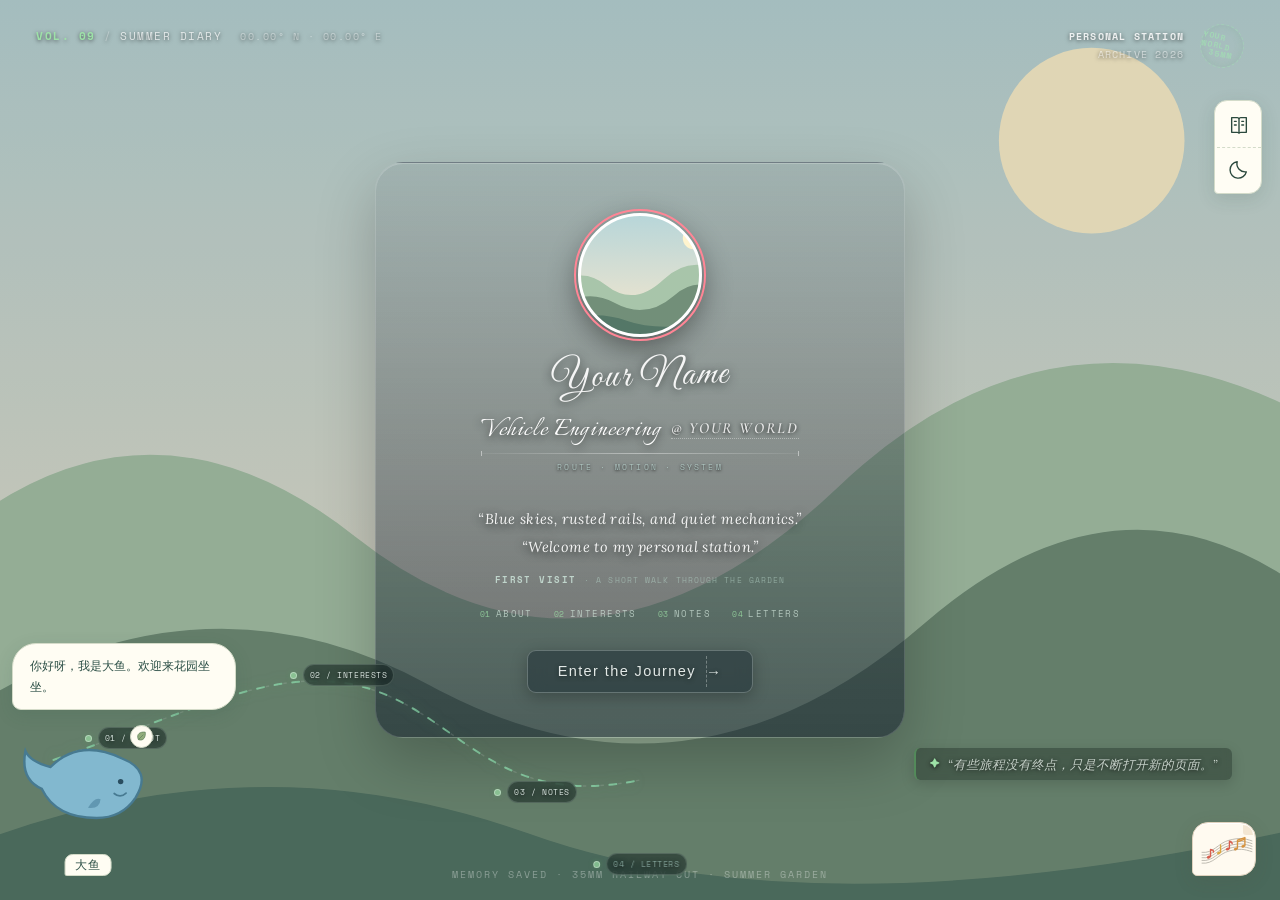
==== index.html @ 672ad001 "Prepare customizable open-source website template" ====
<!DOCTYPE html>
<html lang="zh-CN">
<head>
	<meta charset="utf-8">
	<meta name="viewport" content="width=device-width, initial-scale=1.0">
	<script>
	(function () {
		var r = document.documentElement;
		window.JXStationBoot = { started: performance.now(), release: function () {
			window.dispatchEvent(new Event("station:release"));
			r.classList.remove("station-booting", "station-returning");
			document.querySelectorAll("[data-station-inert]").forEach(function (e) { e.inert = false; delete e.dataset.stationInert; });
		} };
		if (performance.getEntriesByType("navigation")[0]?.type === "back_forward") return;
		try { if (sessionStorage.getItem("jxgarden-station-entered")) r.classList.add("station-returning"); } catch (e) {}
		r.classList.add("station-booting");
		setTimeout(window.JXStationBoot.release, 4800);
	})();
	</script>
	<script src="js/station-loading.js?v=20261104-slim01" defer></script>
	<title>Your Name · Personal Station</title>
	<link rel="icon" href="img/demo.svg" sizes="16x16 32x32 48x48">
	<link rel="icon" type="image/svg+xml" href="img/demo.svg" sizes="any">
	<link rel="apple-touch-icon" href="img/demo.svg" sizes="180x180">
	<meta name="description" content="站主的个人站台：认识我，沿着兴趣档案、照片收藏、电脑手记与墙上来信慢慢探索。">
	<!-- 引入优雅字体：Great Vibes(手写签名) + Lora/Noto Serif(诗意衬线) + Space Mono(车票等宽字体) -->
	<link rel="preconnect" href="https://fonts.googleapis.com">
	<link rel="preconnect" href="https://fonts.gstatic.com" crossorigin>
	<link href="https://fonts.googleapis.com/css2?family=Cormorant+Garamond:ital,wght@1,500;1,600;1,700&family=Great+Vibes&family=Italianno&family=Lora:ital,wght@0,400;0,500;1,400;1,500&family=Space+Mono:ital,wght@0,400;0,700;1,400&display=swap" rel="stylesheet" media="print" onload="this.media='all'">
	<noscript><link href="https://fonts.googleapis.com/css2?family=Great+Vibes&family=Italianno&family=Lora:ital,wght@0,400;1,400&display=swap" rel="stylesheet"></noscript>
	<link rel="preload" as="image" href="img/demo.svg" fetchpriority="high">
	<link rel="stylesheet" href="css/base.css?v=20261026-loading01" />
	<link rel="stylesheet" href="css/index.css?v=20261026-webp01" />
	<link rel="stylesheet" href="css/site-audio.css?v=20261101-score01" />
	<script>
	try { var j = JSON.parse(localStorage.getItem("jxgarden-journey-v1") || "null"); if (j && j.version === 1 && j.reading) { var r = document.documentElement; if (["paper","night"].indexOf(j.reading.mode) !== -1) r.dataset.gardenReading = j.reading.mode; if ([16,18,20].indexOf(j.reading.size) !== -1) r.style.setProperty("--journey-reading-size", j.reading.size + "px"); r.style.setProperty("--journey-reading-line", j.reading.space === "loose" ? "2.15" : "1.85"); } } catch (e) {}
	setTimeout(function () { if (!window.JXGardenJourney) delete document.documentElement.dataset.gardenReading; }, 4500);
	</script>
	<link rel="stylesheet" href="css/garden-journey.css?v=20261101-stardust02">
	<script src="js/garden-journey.js?v=20261027-journey01" defer></script>
	<link rel="stylesheet" href="css/garden-companion.css?v=20261101-stardust02">
	<script src="js/garden-companion.js?v=20261105-memory01" defer></script>
<script src="js/site-config.js" defer></script>
</head>
<body data-station-page="夏日花园" data-station-image="img/demo.svg">
	<aside id="stationLoader" class="station-loader" data-step="1" aria-hidden="true" aria-labelledby="stationLoaderTitle">
		<div class="arrival-corner" aria-hidden="true"><strong>My Garden</strong>PERSONAL STATION · 35MM</div>
		<section class="arrival-ticket">
			<header class="arrival-ticket-head"><span class="arrival-ticket-code">JX / ARRIVAL TICKET</span><span>VOL. 09 · 2026</span></header>
			<div class="arrival-ticket-main">
				<p class="arrival-eyebrow">YOUR NEXT STOP / SUMMER GARDEN</p>
				<h2 id="stationLoaderTitle">下一站，夏日花园。</h2>
				<p class="arrival-subtitle">A quiet place. A little room for your world.</p>
				<svg class="arrival-landscape" viewBox="0 0 440 110" fill="none" aria-hidden="true" focusable="false">
					<path d="M0 79C47 65 59 33 104 44S160 79 212 56 264 25 311 44 382 74 440 43V91H0Z" fill="#eef1df"/>
					<path d="M0 78C47 64 62 34 104 44S162 79 212 56 267 26 312 44 383 74 440 43" stroke="#aaba9a" stroke-width="1.2"/>
					<path d="M347 46V76M334 61L347 42 360 61M335 69L347 51 359 69" stroke="#82966d" stroke-linecap="round" stroke-linejoin="round"/>
					<circle cx="395" cy="27" r="9" stroke="#c5bc87"/>
					<path d="M0 91H440M0 97H440" stroke="#9aa98b"/>
					<path d="M0 94H440" stroke="#c0c8b0" stroke-width="8" stroke-dasharray="1 12"/>
					<g class="arrival-train">
						<path d="M9 59H53C58 59 62 63 63 68L68 84H6V63C6 61 7 59 9 59Z" fill="#e2e7b9" stroke="#446749" stroke-width="1.5"/>
						<path d="M6 77H65M17 59L22 53H41L47 59" stroke="#446749" stroke-width="1.5"/>
						<path d="M13 64H25V74H13ZM30 64H42V74H30ZM47 64H57L61 74H47Z" fill="#b7d7cc" stroke="#446749"/>
						<circle cx="20" cy="87" r="4" fill="#446749"/><circle cx="54" cy="87" r="4" fill="#446749"/>
						<path d="M9 84H66" stroke="#446749" stroke-width="2"/>
					</g>
				</svg>
			</div>
			<div class="arrival-ticket-bottom">
				<div><p class="arrival-status" data-station-status role="status" aria-live="polite">正在铺开这一页手账…</p><ol class="arrival-stops" aria-hidden="true"><li><i></i>车票</li><li><i></i>手账</li><li><i></i>风景</li></ol></div>
				<button class="arrival-skip" type="button" onclick="window.JXStationBoot.release()">先进去看看<span aria-hidden="true">→</span></button>
			</div>
		</section>
		<p class="arrival-note" aria-hidden="true">BLUE SKIES, RUSTED RAILS &amp; QUIET DAYS.</p>
	</aside>

	<!-- 1. 动感电影级背景层 (Ken Burns 缓慢呼吸推进动效) -->
	<div class="bg-animated-layer"></div>

	<!-- 2. 灵动夏日光斑浮尘微粒子 -->
	<div class="floating-particles" aria-hidden="true">
		<span style="left: 10%; width: 6px; height: 6px; animation-duration: 12s; animation-delay: 0s;"></span>
		<span style="left: 25%; width: 10px; height: 10px; animation-duration: 16s; animation-delay: 2s;"></span>
		<span style="left: 45%; width: 4px; height: 4px; animation-duration: 10s; animation-delay: 4s;"></span>
		<span style="left: 60%; width: 8px; height: 8px; animation-duration: 14s; animation-delay: 1s;"></span>
		<span style="left: 75%; width: 5px; height: 5px; animation-duration: 18s; animation-delay: 3s;"></span>
		<span style="left: 90%; width: 9px; height: 9px; animation-duration: 13s; animation-delay: 5s;"></span>
		<span style="left: 35%; width: 7px; height: 7px; animation-duration: 15s; animation-delay: 6s;"></span>
		<span style="left: 80%; width: 6px; height: 6px; animation-duration: 11s; animation-delay: 2.5s;"></span>
	</div>

	<!-- 3. 四周档案感氛围细节 (Station Archive Details) -->
	<div class="station-archive-marks" aria-hidden="true">
		<div class="archive-mark mark-top-left">
			<span class="mark-vol">VOL. 09</span>
			<span class="mark-dot">/</span>
			<span class="mark-title">SUMMER DIARY</span>
			<span class="mark-coord">00.00° N · 00.00° E</span>
		</div>

		<div class="archive-mark mark-top-right">
			<div class="mark-station-meta">
				<span class="mark-sys">PERSONAL STATION</span>
				<span class="mark-year">ARCHIVE 2026</span>
			</div>
			<div class="archive-post-stamp">
				<span>YOUR WORLD</span>
				<span>35MM</span>
			</div>
		</div>

		<div class="archive-mark mark-handwritten-note">
			<span class="note-pin">✦</span>
			<span class="note-text">“有些旅程没有终点，只是不断打开新的页面。”</span>
		</div>

		<div class="archive-mark mark-bottom-center">
			<span class="mark-meta-strip">MEMORY SAVED · 35MM RAILWAY CUT · SUMMER GARDEN</span>
		</div>
	</div>

	<!-- 4. 行程轨道线与经停站点 (Journey Route Track - 沿背景铁轨走线) -->
	<nav class="journey-route-layer" id="journeyRouteLayer" aria-label="花园旅程地图 · 快速前往各站">
		<svg class="route-svg" viewBox="0 0 1440 900" preserveAspectRatio="none" aria-hidden="true" focusable="false">
			<!-- 背景淡导轨 -->
			<path class="route-track-bg" d="M 60 760 C 220 710, 320 660, 420 690 S 560 810, 720 780" />
			<!-- 前景点亮线 -->
			<path class="route-track-glow" id="routeTrackPath" d="M 60 760 C 220 710, 320 660, 420 690 S 560 810, 720 780" />
		</svg>

		<!-- 沿线站点徽记：沿铁轨与中央按钮下缘自然分布，不遮挡中央文字 -->
		<a class="route-station station-1" id="stationStart" href="html/home.html" aria-label="第一站，认识我：打开夏日手账" title="第一站 · 认识我" style="left: 6%; bottom: 18%;">
			<span class="station-dot"></span>
			<span class="station-label">01 / ABOUT</span>
		</a>
		<a class="route-station station-2" href="html/detail.html" aria-label="第二站，兴趣档案：音乐、游戏、阅读与收藏" title="第二站 · 兴趣档案" style="left: 22%; bottom: 25%;">
			<span class="station-dot"></span>
			<span class="station-label">02 / INTERESTS</span>
		</a>
		<a class="route-station station-3" href="html/toolbox.html" aria-label="第三站，电脑手记：电脑技巧与工具分享" title="第三站 · 电脑手记" style="left: 38%; bottom: 12%;">
			<span class="station-dot"></span>
			<span class="station-label">03 / NOTES</span>
		</a>
		<a class="route-station station-4" id="stationNextStop" href="html/message.html" aria-label="第四站，墙上的来信：阅读留言并留下回信" title="第四站 · 墙上的来信" style="left: 50%; bottom: 4%;">
			<span class="station-dot"></span>
			<span class="station-label">04 / LETTERS</span>
		</a>
	</nav>

	<!-- 5. 核心舞台主体 (Center Card) -->
	<div id="bkground">
		<main class="my-information">
			<!-- 头像视窗 -->
			<div class="avatar-wrapper" title="Your Name (Reea)">
				<div class="avatar-box"></div>
			</div>

			<!-- 1. 签名艺术标题 -->
			<h1 class="signature-title">Your Name</h1>

			<!-- 2. 工程档案感专业铭牌 (Vehicle Engineering @ YOUR WORLD) -->
			<div class="eng-spec-plate" id="engSpecPlate" aria-label="Professional Archive">
				<div class="eng-main-row">
					<span class="eng-title">Vehicle Engineering</span>
					<span class="eng-affil">@ YOUR WORLD</span>
				</div>
				<div class="eng-rail-track" aria-hidden="true">
					<span class="track-tick tick-left"></span>
					<span class="track-line"></span>
					<span class="track-tick tick-right"></span>
				</div>
				<div class="eng-sub-row">
					<span class="eng-sub-label">ROUTE · MOTION · SYSTEM</span>
				</div>
			</div>

			<!-- 3. 精炼站台诗意短句 (Lora 衬线体) -->
			<div class="poetry-intro">
				<p class="quote-line">“Blue skies, rusted rails, and quiet mechanics.”</p>
				<p class="quote-line">“Welcome to my personal station.”</p>
			</div>

			<!-- 4. 章节内容轻量文字索引 (Next Stops Index) -->
			<nav class="chapter-index-nav" aria-label="推荐浏览路线">
				<span class="index-lead">FIRST VISIT <span class="index-lead-note">· A SHORT WALK THROUGH THE GARDEN</span></span>
				<div class="index-links">
					<a class="index-item" href="html/home.html" aria-label="第一站：认识我"><span class="index-num">01</span> ABOUT</a>
					<a class="index-item" href="html/detail.html" aria-label="第二站：兴趣档案"><span class="index-num">02</span> INTERESTS</a>
					<a class="index-item" href="html/toolbox.html" aria-label="第三站：电脑手记"><span class="index-num">03</span> NOTES</a>
					<a class="index-item" href="html/message.html" aria-label="第四站：墙上的来信"><span class="index-num">04</span> LETTERS</a>
				</div>
			</nav>

			<!-- 5. 沉静半透明车站入口牌: Enter the Journey → -->
			<a href="html/home.html" class="enter-btn" id="btnEnterJourney" title="启程 · 进入夏日手账，从这里认识我">
				<span class="btn-text">Enter the Journey</span>
				<span class="btn-arrow">→</span>
			</a>
		</main>
	</div>


	<!-- 7. 声音控制开关 (右下角优雅胶囊) -->
	<div class="audio-control-wrap">
		<button type="button" class="audio-toggle-btn" id="btnAudioToggle" title="点击播放 Summer Station 背景音乐" aria-label="背景音乐开关" aria-pressed="false">
			<span class="audio-icon" id="audioIcon">🔊</span>
			<span class="audio-text" id="audioText">SUMMER STATION</span>
		</button>
	</div>

	<!-- 引入页面专属交互与音频合成引擎 -->
	<script src="js/analytics.js?v=20261025-footprints01" defer></script>
	<script src="js/portal.js?v=20261026-loading01" defer></script>
	<script src="js/site-audio.js?v=20261101-score01" defer></script>
</body>
</html>
---- css/base.css ----
/* ==========================================================================
   森林树屋营地 · 全局基础样式 (base.css)
   ========================================================================== */

:root {
	/* 森林主题色彩变量 */
	--primary-green: #4c7737;
	--accent-green: #8cc269;
	--dark-green: #2e7d32;
	--light-green: #e8f5e9;
	--mint-green: #c8f9d6;
	--forest-bg: #f7fff2;
	--wood-brown: #8b5a2b;
	--wood-light: #f5ebe1;
	--warm-gold: #f59e0b;
	--text-main: #2c3e50;
	--text-muted: #666666;
	--card-bg: rgba(255, 255, 255, 0.92);
	--glass-bg: rgba(255, 255, 255, 0.82);
	--shadow-sm: 0 4px 10px rgba(0, 0, 0, 0.08);
	--shadow-md: 0 8px 20px rgba(46, 125, 50, 0.15);
	--shadow-lg: 0 12px 28px rgba(0, 0, 0, 0.18);
	--radius-sm: 8px;
	--radius-md: 16px;
	--radius-lg: 24px;
	--radius-round: 50%;
	--transition: all 0.3s cubic-bezier(0.25, 0.8, 0.25, 1);
}

/* 样式重置 */
*, *::before, *::after {
	box-sizing: border-box;
	margin: 0;
	padding: 0;
}

html {
	scroll-behavior: smooth;
}

body {
	font-family: -apple-system, BlinkMacSystemFont, "Segoe UI", "PingFang SC", "Hiragino Sans GB", "Microsoft YaHei", "微软雅黑", Arial, sans-serif;
	color: var(--text-main);
	line-height: 1.6;
	background-color: var(--forest-bg);
	overflow-x: hidden;
}

li {
	list-style: none;
}

a {
	text-decoration: none;
	color: inherit;
	transition: var(--transition);
}

img {
	max-width: 100%;
	display: block;
}

/* 清除浮动类 */
.clearfix::after,
.clearfix::before {
	content: "";
	display: table;
	clear: both;
}

/* ==========================================================================
   左侧悬浮式手绘风玻璃胶囊导航 (Anime Doodle Glass Capsule Nav)
   特性：
   1. 手绘线稿 SVG 图标替代 Emoji (木门、指南针、篝火、信箱)
   2. 抛弃通用 AI 绿色渐变，采用日系水墨素描 / 磨砂晶质设计语言
   3. 按钮尺寸与层级差异化（Active 饱满突出、普通灵动、入口轻巧、底部附带角色微章）
   4. 动态微交互：Hover 时图标轻旋倾斜、右侧箭头滑出、微光掠影
   ========================================================================== */
.glass-capsule-nav,
.box {
	position: fixed;
	left: 20px;
	top: 50%;
	transform: translateY(-50%);
	z-index: 1000;
	width: 56px; /* 默认收起态：仅容纳图标的极简胶囊 */
	padding: 12px 6px 10px 6px;
	border-radius: 28px;
	/* 日系通透磨砂纸质晶质感 */
	background: rgba(255, 255, 255, 0.72);
	-webkit-backdrop-filter: blur(20px) saturate(180%);
	backdrop-filter: blur(20px) saturate(180%);
	border: 1.5px solid rgba(226, 232, 240, 0.85);
	box-shadow: 
		0 16px 36px -4px rgba(15, 23, 42, 0.08),
		0 4px 12px -2px rgba(15, 23, 42, 0.04),
		inset 0 1px 1px rgba(255, 255, 255, 0.95);
	overflow: hidden;
	box-sizing: border-box;
	user-select: none;
	cursor: pointer;
	/* 丝滑贝塞尔平滑展开动效 */
	transition: 
		width 0.38s cubic-bezier(0.25, 0.8, 0.25, 1),
		padding 0.38s cubic-bezier(0.25, 0.8, 0.25, 1),
		background 0.3s ease,
		border-color 0.3s ease,
		box-shadow 0.35s ease;
}

/* 鼠标悬停、获焦或点击锁定激活时展开 */
.glass-capsule-nav:hover,
.glass-capsule-nav:focus-within,
.glass-capsule-nav.is-expanded,
.box:hover,
.box:focus-within,
.box.is-expanded {
	width: 178px; /* 平滑舒展宽度 */
	padding: 14px 10px 12px 10px;
	background: rgba(255, 255, 255, 0.88);
	border-color: rgba(203, 213, 225, 0.9);
	box-shadow: 
		0 20px 40px -4px rgba(15, 23, 42, 0.12),
		0 6px 16px -2px rgba(15, 23, 42, 0.06),
		inset 0 1px 2px rgba(255, 255, 255, 0.95);
}

/* ==========================================================================
   胶囊顶部标头指示区 (✦ MY WORLD)
   ========================================================================== */
.glass-capsule-nav .capsule-header,
.box .nav-title {
	display: flex;
	align-items: center;
	justify-content: flex-start;
	height: 44px;
	padding: 0;
	margin: 0;
	cursor: pointer;
	border: 0;
	background: none;
	color: inherit;
	font: inherit;
}

/* 顶部四芒星手绘微章 */
.glass-capsule-nav .capsule-sparkle {
	width: 42px;
	min-width: 42px;
	height: 34px;
	display: flex;
	align-items: center;
	justify-content: center;
	font-size: 15px;
	color: #475569;
	transition: transform 0.4s cubic-bezier(0.34, 1.56, 0.64, 1), color 0.3s ease;
}

.glass-capsule-nav:hover .capsule-sparkle,
.glass-capsule-nav.is-expanded .capsule-sparkle {
	transform: rotate(90deg) scale(1.25);
	color: #0f172a;
}

/* 顶部标题文本 (✦ MY WORLD) */
.glass-capsule-nav .capsule-title,
.box .nav-title {
	font-size: 11.5px;
	font-weight: 800;
	color: #1e293b;
	letter-spacing: 1.8px;
	text-transform: uppercase;
	white-space: nowrap;
	opacity: 0;
	max-width: 0;
	overflow: hidden;
	margin: 0;
	transition: 
		opacity 0.28s ease,
		max-width 0.38s cubic-bezier(0.25, 0.8, 0.25, 1),
		margin 0.35s ease;
}

.glass-capsule-nav:hover .capsule-title,
.glass-capsule-nav.is-expanded .capsule-title,
.box:hover .nav-title,
.box.is-expanded .nav-title {
	opacity: 1;
	max-width: 120px;
	margin-left: 6px;
}

/* 胶囊内部柔光极细分割线 */
.glass-capsule-nav .capsule-divider {
	height: 1px;
	background: linear-gradient(90deg, transparent, rgba(203, 213, 225, 0.8), transparent);
	margin: 4px auto 8px auto;
	width: 22px;
	transition: width 0.38s cubic-bezier(0.25, 0.8, 0.25, 1);
}

.glass-capsule-nav:hover .capsule-divider,
.glass-capsule-nav.is-expanded .capsule-divider {
	width: 100%;
}

/* 导航项容器 */
.glass-capsule-nav .capsule-menu {
	display: flex;
	flex-direction: column;
	gap: 4px;
}

/* ==========================================================================
   单个导航项排版与尺寸层次 (拒绝每个按钮一模一样大)
   ========================================================================== */
.glass-capsule-nav a.capsule-item,
.box a {
	display: flex;
	align-items: center;
	text-decoration: none;
	width: 100%;
	border-radius: 14px;
	margin: 0;
	padding: 0;
	background: transparent;
	color: #475569;
	position: relative;
	box-sizing: border-box;
	overflow: hidden;
	transition: 
		background 0.25s ease,
		transform 0.25s cubic-bezier(0.34, 1.56, 0.64, 1),
		box-shadow 0.25s ease,
		color 0.25s ease,
		border-color 0.25s ease;
}

/* 层次 1：常规功能项高度 38px */
.glass-capsule-nav a.capsule-item {
	height: 38px;
	border: 1px solid transparent;
}

/* 层次 2：入口项 (森林玄关) 略有轻微虚线区分感 */
.glass-capsule-nav a.capsule-item.nav-door {
	height: 36px;
	opacity: 0.88;
}

/* 层次 3：当前激活项 (Active) 放大至 44px，富有沉稳饱满的聚焦感 */
.glass-capsule-nav a.capsule-item.active,
.box a.active {
	height: 44px;
	margin: 3px 0;
	border-radius: 16px;
	background: #1e293b;
	color: #f8fafc;
	box-shadow: 
		0 6px 20px rgba(30, 41, 59, 0.24),
		inset 0 1px 1px rgba(255, 255, 255, 0.18);
	border: 1px solid rgba(255, 255, 255, 0.12);
	opacity: 1;
}

/* 层次 4：联络/补给站特色入口 (柔和蓝调微光，提示这是互动触点) */
.glass-capsule-nav a.capsule-item.nav-contact {
	height: 38px;
	position: relative;
}
.glass-capsule-nav a.capsule-item.nav-contact .nav-svg-icon {
	color: #0284c7;
	transition: color 0.2s ease, transform 0.2s ease;
}
.glass-capsule-nav a.capsule-item.nav-contact:hover {
	background: #1e293b;
	color: #38bdf8;
	border-color: rgba(56, 189, 248, 0.3);
}
.glass-capsule-nav a.capsule-item.nav-contact:hover .nav-svg-icon {
	color: #38bdf8;
	transform: scale(1.08);
}

/* 图标包裹区 (在 56px 胶囊收起态下正好居中对齐) */
.glass-capsule-nav .icon-wrap,
.glass-capsule-nav .item-icon {
	width: 42px;
	min-width: 42px;
	height: 100%;
	display: flex;
	align-items: center;
	justify-content: center;
}

/* 手绘线稿 SVG 基础样式 */
.glass-capsule-nav .nav-svg-icon {
	width: 20px;
	height: 20px;
	stroke: currentColor;
	transition: 
		transform 0.32s cubic-bezier(0.34, 1.56, 0.64, 1),
		stroke 0.25s ease;
	display: block;
}

/* 导航文字标题：默认收起态为 0 宽度与透明 */
.glass-capsule-nav .item-label {
	font-size: 13.5px;
	font-weight: 600;
	letter-spacing: 0.3px;
	color: inherit;
	white-space: nowrap;
	opacity: 0;
	max-width: 0;
	overflow: hidden;
	margin: 0;
	transition: 
		opacity 0.28s ease,
		max-width 0.38s cubic-bezier(0.25, 0.8, 0.25, 1),
		margin 0.35s ease;
}

/* 展开时文字平滑淡入扩展 */
.glass-capsule-nav:hover .item-label,
.glass-capsule-nav.is-expanded .item-label {
	opacity: 1;
	max-width: 90px;
	margin-left: 2px;
}

/* 右侧轻巧灵动箭头 (Hover 时滑出) */
.glass-capsule-nav .item-arrow {
	font-size: 16px;
	font-weight: 700;
	line-height: 1;
	color: #94a3b8;
	margin-left: auto;
	margin-right: 10px;
	opacity: 0;
	transform: translateX(-8px);
	transition: 
		opacity 0.22s ease,
		transform 0.28s cubic-bezier(0.34, 1.56, 0.64, 1),
		color 0.2s ease;
	pointer-events: none;
}

/* ==========================================================================
   交互动效：鼠标悬停微旋转、箭头滑出、背景微光掠影
   ========================================================================== */

/* 背景微光扫光条 */
.glass-capsule-nav a.capsule-item::before {
	content: "";
	position: absolute;
	top: 0;
	left: -120%;
	width: 70%;
	height: 100%;
	background: linear-gradient(90deg, transparent, rgba(255, 255, 255, 0.75), transparent);
	transform: skewX(-20deg);
	transition: left 0.55s ease;
	pointer-events: none;
}

.glass-capsule-nav a.capsule-item:hover::before {
	left: 160%;
}

/* 未激活项 Hover 状态：柔光浮起、图标微旋、箭头滑入 */
.glass-capsule-nav a.capsule-item:not(.active):hover,
.box a:not(.active):hover {
	background: rgba(255, 255, 255, 0.95);
	color: #0f172a;
	border-color: rgba(203, 213, 225, 0.85);
	transform: translateY(-1px);
	box-shadow: 0 4px 14px rgba(15, 23, 42, 0.06);
	opacity: 1;
}

/* 图标倾斜轻旋微动效 */
.glass-capsule-nav a.capsule-item:hover .nav-svg-icon {
	transform: rotate(-12deg) scale(1.18);
}

/* 箭头平滑滑入 */
.glass-capsule-nav a.capsule-item:hover .item-arrow {
	opacity: 1;
	transform: translateX(0);
	color: #0f172a;
}

/* 激活项 Hover 增强 */
.glass-capsule-nav a.capsule-item.active:hover {
	transform: scale(1.02);
	box-shadow: 0 8px 24px rgba(30, 41, 59, 0.32);
}

.glass-capsule-nav a.capsule-item.active .item-arrow {
	color: #cbd5e1;
}

/* 激活项图标带有定风珠般微光呼吸 */
.glass-capsule-nav a.capsule-item.active .nav-svg-icon {
	animation: activeIconGlow 3s ease-in-out infinite;
}

@keyframes activeIconGlow {
	0%, 100% {
		transform: scale(1);
		filter: drop-shadow(0 0 2px rgba(255, 255, 255, 0.6));
	}
	50% {
		transform: scale(1.06);
		filter: drop-shadow(0 0 5px rgba(255, 255, 255, 0.9));
	}
}

/* ==========================================================================
   胶囊底部角色微章 (YOUR NAME'S ISLAND 角色感)
   ========================================================================== */
.glass-capsule-nav .capsule-footer {
	margin-top: 6px;
	padding-top: 6px;
	border-top: 1px dashed rgba(226, 232, 240, 0.85);
	display: flex;
	align-items: center;
	justify-content: flex-start;
	height: 24px;
	padding-left: 0;
}

/* 呼吸小绿点 (探险者雷达信标) */
.glass-capsule-nav .traveler-beacon {
	width: 42px;
	min-width: 42px;
	height: 24px;
	display: flex;
	align-items: center;
	justify-content: center;
	position: relative;
}

.glass-capsule-nav .traveler-beacon::after {
	content: "";
	width: 7px;
	height: 7px;
	border-radius: 50%;
	background: #10b981;
	box-shadow: 0 0 8px #10b981;
	animation: beaconPulse 2.4s ease-in-out infinite;
}

@keyframes beaconPulse {
	0%, 100% {
		transform: scale(0.9);
		opacity: 0.7;
	}
	50% {
		transform: scale(1.25);
		opacity: 1;
		box-shadow: 0 0 12px #10b981;
	}
}

.glass-capsule-nav .traveler-tag {
	font-size: 10px;
	font-weight: 700;
	color: #64748b;
	letter-spacing: 1.2px;
	text-transform: uppercase;
	white-space: nowrap;
	opacity: 0;
	max-width: 0;
	overflow: hidden;
	margin: 0;
	transition: 
		opacity 0.28s ease,
		max-width 0.38s cubic-bezier(0.25, 0.8, 0.25, 1),
		margin 0.35s ease;
}

.glass-capsule-nav:hover .traveler-tag,
.glass-capsule-nav.is-expanded .traveler-tag {
	opacity: 1;
	max-width: 120px;
	margin-left: 2px;
}

/* ==========================================================================
   通用右侧悬浮返回顶部基础兜底 (.box-right)
   ========================================================================== */
.box-right:not(.somersault-cloud-btn) {
	width: 56px;
	height: 56px;
	position: fixed;
	right: 32px;
	bottom: 32px;
	z-index: 999;
	background: var(--primary-green);
	border-radius: var(--radius-round);
	box-shadow: 0 6px 18px rgba(46, 125, 50, 0.35);
	display: flex;
	align-items: center;
	justify-content: center;
	cursor: pointer;
	transition: var(--transition);
	border: 2px solid #ffffff;
}

.box-right:not(.somersault-cloud-btn) a {
	display: flex;
	align-items: center;
	justify-content: center;
	width: 100%;
	height: 100%;
	color: #ffffff;
	font-size: 22px;
}

.box-right:not(.somersault-cloud-btn):hover {
	background: var(--accent-green);
	transform: translateY(-5px);
	box-shadow: 0 10px 22px rgba(46, 125, 50, 0.45);
}

/* ==========================================================================
   东方神话 · 筋斗云腾云直上返回顶部 (.somersault-cloud-btn)
   ========================================================================== */
.somersault-cloud-btn {
	position: fixed;
	right: 32px;
	bottom: 32px;
	width: 56px;
	height: 56px;
	border-radius: 50%;
	background: rgba(18, 16, 14, 0.88);
	-webkit-backdrop-filter: blur(12px);
	backdrop-filter: blur(12px);
	border: 1px solid rgba(223, 190, 123, 0.35);
	box-shadow: 0 8px 24px rgba(0, 0, 0, 0.42), 0 0 14px rgba(223, 190, 123, 0.16);
	display: flex;
	align-items: center;
	justify-content: center;
	cursor: pointer;
	z-index: 999;
	padding: 0;
	margin: 0;
	outline: none;
	user-select: none;
	-webkit-user-select: none;
	touch-action: manipulation;
	opacity: 0;
	visibility: hidden;
	pointer-events: none;
	transform: translateY(20px) scale(0.88);
	transition: opacity 0.35s cubic-bezier(0.2, 0.8, 0.25, 1),
	            transform 0.35s cubic-bezier(0.2, 0.8, 0.25, 1),
	            visibility 0.35s,
	            border-color 0.25s ease,
	            box-shadow 0.25s ease;
}

/* 激活入场显示状态 */
.somersault-cloud-btn.is-visible {
	opacity: 1;
	visibility: visible;
	pointer-events: auto;
	transform: translateY(0) scale(1);
}

/* 键盘焦点样式 */
.somersault-cloud-btn:focus-visible {
	outline: 2px solid #dfbe7b;
	outline-offset: 3px;
	box-shadow: 0 0 0 4px rgba(223, 190, 123, 0.3);
}

/* 1. 环形阅读进度圈 SVG */
.cloud-progress-svg {
	position: absolute;
	inset: 0;
	width: 100%;
	height: 100%;
	transform: rotate(-90deg);
	pointer-events: none;
	border-radius: 50%;
}

.cloud-progress-track {
	fill: none;
	stroke: rgba(223, 190, 123, 0.14);
	stroke-width: 2.4;
}

.cloud-progress-bar {
	fill: none;
	stroke: url(#cloudGoldGradient);
	stroke-width: 2.4;
	stroke-linecap: round;
	stroke-dasharray: 157.08;
	stroke-dashoffset: 157.08;
	transition: stroke-dashoffset 0.12s linear;
}

/* 2. 核心视觉容器 */
.cloud-core {
	position: relative;
	width: 36px;
	height: 36px;
	display: flex;
	align-items: center;
	justify-content: center;
	transition: transform 0.3s cubic-bezier(0.2, 0.9, 0.3, 1.2);
}

/* 如意金箍棒 (Golden Cudgel Needle) */
.cloud-cudgel {
	position: absolute;
	top: 3px;
	left: 50%;
	transform: translateX(-50%);
	width: 3.5px;
	height: 24px;
	display: flex;
	flex-direction: column;
	align-items: center;
	z-index: 3;
	transition: transform 0.3s ease, filter 0.3s ease;
}

/* 尖头向上指针 */
.cudgel-arrow-tip {
	width: 0;
	height: 0;
	border-left: 2.5px solid transparent;
	border-right: 2.5px solid transparent;
	border-bottom: 4px solid #ffd97d;
	margin-bottom: -1px;
	filter: drop-shadow(0 -1px 2px rgba(255, 217, 125, 0.6));
}

/* 金箍环 */
.cudgel-gold-cap {
	width: 3.5px;
	height: 3.5px;
	background: linear-gradient(180deg, #ffe5a3, #dfbe7b);
	border-radius: 1px;
	box-shadow: 0 0 3px rgba(255, 229, 163, 0.6);
}

/* 棒身：朱砂红 */
.cudgel-shaft {
	width: 2.5px;
	flex: 1;
	background: linear-gradient(180deg, #991b1b, #7f1d1d);
	box-shadow: inset 0.5px 0 0 rgba(255, 255, 255, 0.25);
}

/* 祥云矢量图形 */
.cloud-svg {
	position: absolute;
	bottom: 2px;
	left: 50%;
	transform: translateX(-50%);
	width: 32px;
	height: 22px;
	z-index: 2;
	overflow: visible;
	transition: transform 0.3s ease, filter 0.3s ease;
}

.cloud-body-fill {
	fill: rgba(247, 242, 231, 0.14);
}

.cloud-contour {
	stroke: #f7f2e7;
	stroke-width: 1.35;
	stroke-linecap: round;
	stroke-linejoin: round;
	filter: drop-shadow(0 2px 4px rgba(0, 0, 0, 0.5));
}

.cloud-spiral {
	stroke: #dfbe7b;
	stroke-width: 1.1;
	stroke-linecap: round;
	stroke-linejoin: round;
	opacity: 0.9;
}

/* 腾云尾迹水墨仙气 */
.cloud-wisps {
	position: absolute;
	bottom: -4px;
	left: 50%;
	transform: translateX(-50%);
	width: 26px;
	height: 10px;
	display: flex;
	justify-content: space-around;
	pointer-events: none;
	opacity: 0;
	transition: opacity 0.3s ease;
}

.cloud-wisp {
	width: 3px;
	height: 7px;
	background: radial-gradient(circle, rgba(255, 229, 163, 0.8) 0%, rgba(223, 190, 123, 0) 70%);
	border-radius: 50%;
	animation: wispDrift 1.2s infinite ease-in-out;
}
.wisp-1 { animation-delay: 0s; }
.wisp-2 { animation-delay: 0.4s; height: 9px; }
.wisp-3 { animation-delay: 0.8s; }

@keyframes wispDrift {
	0%, 100% { transform: translateY(0) scale(0.8); opacity: 0.3; }
	50% { transform: translateY(4px) scale(1.1); opacity: 0.8; }
}

/* 3. 悬浮印章微标 Tooltip */
.cloud-tooltip {
	position: absolute;
	right: calc(100% + 14px);
	top: 50%;
	transform: translateY(-50%) translateX(6px);
	padding: 5px 10px;
	border-radius: 8px;
	background: rgba(18, 16, 14, 0.94);
	-webkit-backdrop-filter: blur(10px);
	backdrop-filter: blur(10px);
	border: 1px solid rgba(223, 190, 123, 0.4);
	box-shadow: 0 4px 16px rgba(0, 0, 0, 0.45);
	white-space: nowrap;
	display: inline-flex;
	align-items: center;
	gap: 6px;
	opacity: 0;
	visibility: hidden;
	pointer-events: none;
	transition: opacity 0.25s ease, transform 0.25s cubic-bezier(0.2, 0.8, 0.25, 1), visibility 0.25s;
	font-family: inherit;
}

.cloud-tooltip::after {
	content: "";
	position: absolute;
	right: -5px;
	top: 50%;
	transform: translateY(-50%) rotate(45deg);
	width: 8px;
	height: 8px;
	background: rgba(18, 16, 14, 0.94);
	border-top: 1px solid rgba(223, 190, 123, 0.4);
	border-right: 1px solid rgba(223, 190, 123, 0.4);
}

.tooltip-text {
	font-size: 12px;
	font-weight: 500;
	letter-spacing: 0.08em;
	color: #f7f2e7;
}

.tooltip-percent {
	font-size: 11px;
	font-family: var(--font-mono, monospace);
	color: #dfbe7b;
	font-weight: 600;
}

/* 4. 悬停交互态 (Hover State) */
.somersault-cloud-btn:hover {
	border-color: rgba(223, 190, 123, 0.65);
	box-shadow: 0 10px 28px rgba(0, 0, 0, 0.5), 0 0 20px rgba(223, 190, 123, 0.32);
	transform: translateY(-4px) scale(1.04);
}

.somersault-cloud-btn:hover .cloud-core {
	transform: translateY(-2px);
}

.somersault-cloud-btn:hover .cloud-cudgel {
	filter: drop-shadow(0 0 6px rgba(255, 217, 125, 0.85));
	transform: translateX(-50%) translateY(-2px);
}

.somersault-cloud-btn:hover .cloud-svg {
	filter: drop-shadow(0 0 8px rgba(223, 190, 123, 0.5));
}

.somersault-cloud-btn:hover .cloud-wisps {
	opacity: 1;
}

.somersault-cloud-btn:hover .cloud-tooltip {
	opacity: 1;
	visibility: visible;
	transform: translateY(-50%) translateX(0);
}

/* 5. 点击“腾云直上”升空飞驰动画 (.is-ascending) */
.somersault-cloud-btn.is-ascending {
	pointer-events: none;
	animation: cloudLiftOff 0.7s cubic-bezier(0.1, 0.85, 0.25, 1) forwards;
}

.somersault-cloud-btn.is-ascending .cloud-wisps {
	opacity: 1;
}

.somersault-cloud-btn.is-ascending .cloud-wisp {
	animation: cloudExhaustBurst 0.6s ease-out forwards;
}

@keyframes cloudLiftOff {
	0% {
		transform: translateY(0) scale(1);
		opacity: 1;
	}
	15% {
		/* 聚能下蹲微弹 */
		transform: translateY(6px) scale(1.08, 0.92);
		opacity: 1;
		box-shadow: 0 4px 12px rgba(0, 0, 0, 0.4), 0 0 24px rgba(223, 190, 123, 0.6);
	}
	30% {
		/* 破空拔起 */
		transform: translateY(-20px) scale(0.95, 1.05);
		opacity: 0.95;
	}
	100% {
		/* 极速冲霄直上并隐去 */
		transform: translateY(-130px) scale(0.55);
		opacity: 0;
		box-shadow: 0 0 32px rgba(223, 190, 123, 0);
	}
}

@keyframes cloudExhaustBurst {
	0% {
		transform: translateY(0) scale(1);
		opacity: 0.8;
	}
	100% {
		transform: translateY(22px) scale(0.2);
		opacity: 0;
	}
}

/* 6. 移动端与小屏响应式适配 */
@media (max-width: 768px) {
	.somersault-cloud-btn {
		width: 48px;
		height: 48px;
		right: 16px;
		bottom: 18px;
	}
	.somersault-cloud-btn .cloud-core {
		width: 30px;
		height: 30px;
	}
	.somersault-cloud-btn .cloud-cudgel {
		height: 20px;
		top: 2px;
	}
	.somersault-cloud-btn .cloud-svg {
		width: 27px;
		height: 18px;
	}
	/* 触摸屏隐藏悬浮 Tooltip 避免遮挡 */
	.cloud-tooltip {
		display: none !important;
	}
}

/* 7. 减弱动效偏好适配 */
@media (prefers-reduced-motion: reduce) {
	.somersault-cloud-btn,
	.somersault-cloud-btn:hover,
	.cloud-core,
	.cloud-cudgel,
	.cloud-svg,
	.cloud-wisp {
		transition: none !important;
		animation: none !important;
		transform: none !important;
	}
	.somersault-cloud-btn.is-ascending {
		animation: none !important;
		opacity: 0 !important;
	}
}

/* ==========================================================================
   页尾 Footer
   ========================================================================== */
#footer {
	width: 100%;
	text-align: center;
	background-color: #e8f5e9;
	padding: 36px 20px;
	margin-top: 60px;
	color: #4a5568;
	border-top: 2px solid #d4ecd5;
}

#footer .footer-links {
	margin-bottom: 16px;
}

#footer .footer-links a {
	font-size: 15px;
	color: var(--primary-green);
	font-weight: 600;
	margin: 0 12px;
	padding: 4px 8px;
	border-radius: var(--radius-sm);
}

#footer .footer-links a:hover {
	background-color: #ffffff;
	color: var(--dark-green);
}

#footer p {
	font-size: 13px;
	line-height: 22px;
	color: #718096;
}

#footer .author-badge {
	display: inline-block;
	background-color: #ffffff;
	padding: 4px 12px;
	border-radius: 20px;
	margin-top: 10px;
	font-size: 12px;
	color: var(--primary-green);
	border: 1px solid #c8e6c9;
}

/* 响应式媒体查询微调 */
@media (max-width: 900px) {
	.glass-capsule-nav,
	.box {
		left: 12px;
		width: 50px;
		padding: 12px 5px;
	}
	.glass-capsule-nav .capsule-icon,
	.glass-capsule-nav .item-icon {
		width: 38px;
		min-width: 38px;
		font-size: 17px;
	}
	.glass-capsule-nav:hover,
	.glass-capsule-nav:focus-within,
	.glass-capsule-nav.is-expanded,
	.box:hover,
	.box:focus-within,
	.box.is-expanded {
		width: 156px;
		padding: 14px 8px;
	}
}

@media (max-width: 600px) {
	.glass-capsule-nav,
	.box {
		left: 8px;
		width: 46px;
		padding: 10px 4px;
		border-radius: 28px;
	}
	.glass-capsule-nav .capsule-icon,
	.glass-capsule-nav .item-icon {
		width: 36px;
		min-width: 36px;
		font-size: 16px;
	}
	.glass-capsule-nav:hover,
	.glass-capsule-nav:focus-within,
	.glass-capsule-nav.is-expanded,
	.box:hover,
	.box:focus-within,
	.box.is-expanded {
		width: 148px;
	}
}

:where(a, button, input, textarea, select):focus-visible {
	outline: 2px solid #487964;
	outline-offset: 4px;
}

@media (max-width: 768px) {
	.glass-capsule-nav {
		top: auto;
		bottom: calc(16px + env(safe-area-inset-bottom));
		left: 12px;
		transform: none;
		max-height: calc(100dvh - 32px);
		overflow-y: auto;
	}
	.glass-capsule-nav:not(.is-expanded) {
		width: 58px;
		height: 58px;
		padding: 5px;
		overflow: hidden;
	}
	.glass-capsule-nav:not(.is-expanded) :is(.capsule-menu, .capsule-divider, .capsule-footer, .capsule-title) {
		display: none;
	}
	.glass-capsule-nav.is-expanded {
		width: 178px;
		height: auto;
		padding: 10px;
		border-radius: 12px;
	}
	.glass-capsule-nav .capsule-header { width: 100%; min-height: 44px; }
	.glass-capsule-nav:not(.is-expanded) .capsule-header { justify-content: center; }
	.glass-capsule-nav .capsule-item { min-height: 44px; }
	input, textarea, select { font-size: 16px; }
}

@media (prefers-reduced-motion: reduce) {
	html { scroll-behavior: auto; }
	*, *::before, *::after {
		animation-duration: .01ms !important;
		animation-delay: 0s !important;
		animation-iteration-count: 1 !important;
		transition-duration: .01ms !important;
		scroll-behavior: auto !important;
	}
}

/* A small paper arrival ticket. No image, web font, canvas or forced wait. */
.station-loader {
	--arrival-paper: #f4f3e9;
	--arrival-ink: #264638;
	--arrival-muted: #637061;
	--arrival-line: #c5cebb;
	position: fixed;
	inset: 0;
	z-index: 40000;
	display: grid;
	place-items: center;
	padding: max(24px, env(safe-area-inset-top)) 24px max(24px, env(safe-area-inset-bottom));
	background: var(--arrival-paper);
	color: var(--arrival-ink);
	font-family: "Songti SC", "SimSun", Georgia, serif;
	font-style: normal;
	text-align: left;
	line-height: 1.5;
	opacity: 0;
	visibility: hidden;
	pointer-events: none;
	transition: opacity .18s ease, visibility 0s .18s;
}
.station-booting .station-loader { opacity: 1; visibility: visible; pointer-events: auto; transition-delay: 0s; }
.station-loader::before {
	content: "";
	position: absolute;
	inset: 18px;
	border: 1px solid var(--arrival-line);
	opacity: .5;
	pointer-events: none;
}
.arrival-corner {
	position: absolute;
	top: max(34px, env(safe-area-inset-top));
	left: clamp(36px, 5vw, 80px);
	font: 11px/1.6 Consolas, monospace;
	letter-spacing: .12em;
}
.arrival-corner strong { display: block; font: 500 23px/1.3 Georgia, serif; letter-spacing: .01em; }
.arrival-note {
	position: absolute;
	bottom: max(32px, env(safe-area-inset-bottom));
	left: 32px;
	right: 32px;
	color: var(--arrival-muted);
	font: 11px/1.7 Consolas, monospace;
	letter-spacing: .12em;
	text-align: center;
}
.arrival-ticket {
	position: relative;
	width: min(100%, 560px);
	margin-block: 80px;
	border: 1px solid var(--arrival-line);
	border-radius: 3px;
	background: #fffef6;
	box-shadow: 0 18px 46px rgba(43, 61, 40, .07);
	animation: stationTicketIn .3s ease .12s both;
}
.arrival-ticket-bottom::before, .arrival-ticket-bottom::after {
	content: "";
	position: absolute;
	top: -10px;
	width: 18px;
	height: 18px;
	border: 1px solid var(--arrival-line);
	border-radius: 50%;
	background: var(--arrival-paper);
}
.arrival-ticket-bottom::before { left: -10px; border-left-color: transparent; }
.arrival-ticket-bottom::after { right: -10px; border-right-color: transparent; }
.arrival-ticket-head { display: flex; justify-content: space-between; gap: 16px; padding: 16px 28px; border-bottom: 1px solid var(--arrival-line); }
.arrival-ticket-code, .arrival-ticket-head span:last-child { font: 11px/1.5 Consolas, monospace; letter-spacing: .09em; }
.arrival-ticket-code { font-weight: 700; }
.arrival-ticket-main { padding: 30px 34px 24px; }
.arrival-eyebrow { color: var(--arrival-muted); font: 10px/1.5 Consolas, monospace; letter-spacing: .16em; }
.arrival-ticket h2 { margin: 12px 0 8px; color: var(--arrival-ink); font: 400 clamp(26px, 4.5vw, 38px)/1.4 "Songti SC", "SimSun", Georgia, serif; letter-spacing: .04em; }
.arrival-subtitle { color: var(--arrival-muted); font: 400 13px/1.7 Georgia, serif; font-style: italic; }
.arrival-landscape { display: block; width: 100%; height: 110px; margin-top: 12px; overflow: hidden; }
.arrival-landscape .arrival-train { animation: stationTrainRun 3.2s cubic-bezier(.45, 0, .2, 1) infinite alternate; }
.arrival-ticket-bottom { position: relative; display: flex; align-items: center; justify-content: space-between; flex-wrap: wrap; gap: 14px; padding: 21px 32px; border-top: 1px dashed var(--arrival-line); }
.arrival-status { margin: 0; color: var(--arrival-ink); font: 13px/1.6 -apple-system, BlinkMacSystemFont, "Segoe UI", "Microsoft YaHei", sans-serif; }
.arrival-stops { display: flex; gap: 13px; margin-top: 9px; padding: 0; list-style: none; }
.arrival-stops li { display: inline-flex; align-items: center; gap: 5px; color: var(--arrival-muted); font: 10px/1.5 Consolas, "Microsoft YaHei", monospace; }
.arrival-stops i { width: 5px; height: 5px; border: 1px solid #8b9b83; border-radius: 50%; }
.station-loader[data-step="1"] .arrival-stops li:first-child i,
.station-loader[data-step="2"] .arrival-stops li:nth-child(-n+2) i,
.station-loader[data-step="3"] .arrival-stops i { background: var(--arrival-ink); border-color: var(--arrival-ink); }
.arrival-skip { display: inline-flex; align-items: center; gap: 13px; min-height: 44px; padding: 0 6px 0 10px; border: 0; border-radius: 4px; background: transparent; color: var(--arrival-ink); font: 12px/1.4 "Microsoft YaHei", sans-serif; cursor: pointer; }
.arrival-skip:hover { background: #ebf0e2; }
.arrival-skip:active { background: #dde6d2; }
.arrival-skip:focus-visible { outline: 2px solid var(--arrival-ink); outline-offset: 3px; }
.arrival-skip span { font-size: 20px; }
.station-returning .station-loader { inset: 0 0 auto; height: 3px; padding: 0; display: block; background: transparent; pointer-events: none; }
.station-returning .station-loader > *, .station-returning .station-loader::before { display: none; }
.station-returning .station-loader::after { content: ""; display: block; width: 32%; height: 3px; background: #547d50; animation: stationRailLoading 1.3s ease-in-out infinite; }
.station-booting .bg-animated-layer { animation-play-state: paused; }
.site-tab-hidden *, .site-tab-hidden *::before, .site-tab-hidden *::after { animation-play-state: paused !important; }
@keyframes stationTicketIn { from { opacity: 0; transform: translateY(8px); } to { opacity: 1; transform: none; } }
@keyframes stationTrainRun { from { transform: translateX(16px); } to { transform: translateX(306px); } }
@keyframes stationRailLoading { from { transform: translateX(-110%); } to { transform: translateX(420%); } }
@media (max-width: 540px) {
	.station-loader { padding-inline: 28px; }
	.arrival-corner { top: 34px; left: 34px; }
	.arrival-ticket-head { padding: 14px 20px; }
	.arrival-ticket-main { padding: 26px 24px 20px; }
	.arrival-ticket-bottom { padding: 17px 22px; }
	.arrival-ticket h2 { font-size: 27px; }
	.arrival-landscape { height: 94px; }
	.arrival-skip { padding-left: 0; }
	.arrival-note { font-size: 10px; }
}
@media (max-height: 520px) {
	.arrival-ticket { margin-block: 42px 22px; }
	.arrival-corner { top: 15px; font-size: 9px; }
	.arrival-corner strong { font-size: 18px; }
	.arrival-ticket-main { padding-block: 12px; }
	.arrival-landscape { height: 50px; margin-top: 0; }
	.arrival-ticket h2 { font-size: 24px; margin-block: 3px; }
	.arrival-ticket-bottom { padding-block: 10px; }
	.arrival-note { display: none; }
}
@media (prefers-reduced-motion: reduce) {
	.arrival-ticket, .arrival-landscape .arrival-train, .station-returning .station-loader::after { animation: none; }
	.arrival-train { transform: translateX(155px); }
	.station-returning .station-loader::after { width: 100%; }
	.station-loader { transition: none; }
}
---- css/index.css ----
/* ==========================================================================
   封面页样式 (index.css) - 入口大厅气度、分层排版与内嵌头像优雅视觉
   ========================================================================== */

body {
	margin: 0;
	padding: 0;
	font-family: -apple-system, BlinkMacSystemFont, "Segoe UI", "PingFang SC", "Hiragino Sans GB", "Microsoft YaHei", sans-serif;
	min-height: 100vh;
	display: flex;
	align-items: center;
	justify-content: center;
	position: relative;
	overflow: hidden;
	background-color: #0b192c;
}

/* ==========================================================================
   1. 动感电影级背景层 (Ken Burns 缓慢呼吸式镜头平移与微缩放)
   ========================================================================== */
.bg-animated-layer {
	position: fixed;
	top: -5%;
	left: -5%;
	width: 110%;
	height: 110%;
	background: url(../img/demo.svg) no-repeat center center;
	background-size: cover;
	z-index: 0;
	animation: kenBurns 26s ease-in-out infinite alternate;
	will-change: transform;
	pointer-events: none;
}

@keyframes kenBurns {
	0% {
		transform: scale(1) translate(0, 0);
	}
	50% {
		transform: scale(1.07) translate(-1.2%, -0.8%);
	}
	100% {
		transform: scale(1.04) translate(1%, 0.6%);
	}
}

/* 背景轻透遮罩 */
body::before {
	content: "";
	position: fixed;
	top: 0;
	left: 0;
	width: 100%;
	height: 100%;
	background: rgba(0, 0, 0, 0.12);
	z-index: 1;
	pointer-events: none;
}

/* ==========================================================================
   2. 灵动夏日光斑微浮尘粒子 (Floating Sunlight Particles)
   ========================================================================== */
.floating-particles {
	position: fixed;
	top: 0;
	left: 0;
	width: 100%;
	height: 100%;
	z-index: 1;
	pointer-events: none;
	overflow: hidden;
}

.floating-particles span {
	position: absolute;
	bottom: -30px;
	border-radius: 50%;
	background: radial-gradient(circle, rgba(255, 255, 255, 0.9) 0%, rgba(255, 235, 180, 0.4) 60%, transparent 100%);
	box-shadow: 0 0 10px rgba(255, 255, 255, 0.6);
	animation: floatMote linear infinite;
}

@keyframes floatMote {
	0% {
		transform: translateY(0) translateX(0) scale(0.8);
		opacity: 0;
	}
	15% {
		opacity: 0.85;
	}
	85% {
		opacity: 0.85;
	}
	100% {
		transform: translateY(-115vh) translateX(40px) scale(1.2);
		opacity: 0;
	}
}

#bkground {
	width: 100%;
	display: flex;
	justify-content: center;
	align-items: center;
	padding: 40px 20px;
	z-index: 2;
	position: relative;
}

/* ==========================================================================
   3. 扩容升级版“入口大厅”卡片 (Grand Entrance Lounge)
   优化点：
   - 宽度扩大 13% (530px)，高度与内边距舒展增加
   - 上半部分极致隐形透亮，整体沉浸悬浮于夏日车站场景中
   ========================================================================== */
#bkground .my-information {
	width: 530px; /* 宽度扩大 13%，视野更阔朗有大厅感 */
	max-width: 92%;
	margin: 0 auto;
	padding: 46px 42px 44px 42px; /* 内边距舒展增加，上下左右呼吸感充盈 */
	position: relative;
	/* 
	   渐变半透明滤镜：
	   顶部仅 8% 不透明度（极度通透，背景完全透出），向下自然过渡托住文字
	*/
	background: linear-gradient(
		180deg,
		rgba(12, 22, 38, 0.08) 0%,
		rgba(12, 22, 38, 0.28) 45%,
		rgba(12, 22, 38, 0.52) 100%
	);
	backdrop-filter: none;
	-webkit-backdrop-filter: none;
	border-radius: 28px;
	/* 极细微弱晶质边缘线 (15%透明度) */
	border: 1px solid rgba(255, 255, 255, 0.15);
	box-shadow: 
		0 24px 60px rgba(0, 0, 0, 0.22),
		inset 0 1px 0 rgba(255, 255, 255, 0.2);
	text-align: center;
	animation: floatUp .65s cubic-bezier(0.25, 0.8, 0.25, 1) both;
}

@keyframes floatUp {
	from {
		opacity: 0;
		transform: translateY(28px) scale(0.97);
	}
	to {
		opacity: 1;
		transform: translateY(0) scale(1);
	}
}

/* ==========================================================================
   4. 头像内嵌下压：不再“顶出去”，舒适居于卡片上部，不贴近顶部边界
   ========================================================================== */
#bkground .my-information .avatar-wrapper {
	position: relative;
	width: 124px;
	height: 124px;
	/* 💡 彻底移除 -110px 负外边距，自然优雅下移入框内，上方留足充裕空间 */
	margin: 4px auto 16px auto;
}

#bkground .my-information .avatar-box {
	width: 100%;
	height: 100%;
	border-radius: 50%;
	background: url(../img/demo.svg) no-repeat center center;
	background-size: cover;
	border: 3.5px solid #ffffff;
	box-shadow: 0 10px 30px rgba(0, 0, 0, 0.45);
	display: inline-block;
	transition: transform 0.4s ease;
}

#bkground .my-information .avatar-box:hover {
	transform: rotate(8deg) scale(1.08);
}

/* 头像柔光呼吸光环 */
#bkground .my-information .avatar-wrapper::after {
	content: "";
	position: absolute;
	top: -4px;
	left: -4px;
	right: -4px;
	bottom: -4px;
	border-radius: 50%;
	border: 2px solid #ff8595;
	animation: pulseGlow 2.5s infinite;
	pointer-events: none;
}

@keyframes pulseGlow {
	0% {
		transform: scale(1);
		opacity: 0.9;
	}
	50% {
		transform: scale(1.1);
		opacity: 0.35;
	}
	100% {
		transform: scale(1);
		opacity: 0.9;
	}
}

/* ==========================================================================
   5. 签名艺术标题（保持 38px 优雅尺度，不喧宾夺主）
   ========================================================================== */
#bkground .my-information .signature-title {
	font-family: 'Great Vibes', 'Alex Brush', cursive, 'Brush Script MT', serif;
	font-size: 38px;
	font-weight: 400;
	color: rgba(255, 255, 255, 0.92);
	line-height: 44px;
	margin-top: 2px;
	margin-bottom: 4px;
	letter-spacing: 1.5px;
	text-shadow: 0 2px 10px rgba(0, 0, 0, 0.7);
	transform: rotate(-1.5deg);
	display: inline-block;
}

/* ==========================================================================
   6. 车辆工程档案铭牌 (Vehicle Engineering Spec Plate)
   工程档案 / 机械轨规 / 车辆编号风格
   ========================================================================== */
#bkground .my-information .eng-spec-plate {
	display: inline-flex;
	flex-direction: column;
	align-items: center;
	margin: 8px auto 14px auto;
	padding: 4px 16px;
	cursor: default;
	user-select: none;
	transition: all 0.3s ease;
}

#bkground .my-information .eng-spec-plate .eng-main-row {
	display: flex;
	align-items: center;
	justify-content: center;
	gap: 10px;
}

/* 中间英文字：意大利手写体艺术字 (Italian Chancery / Cursive Script) */
#bkground .my-information .eng-spec-plate .eng-title {
	font-family: 'Italianno', 'Alex Brush', cursive, Georgia, serif;
	font-size: 30px;
	font-weight: 400;
	letter-spacing: 1.2px;
	color: #ffffff;
	line-height: 1;
	text-shadow: 0 2px 8px rgba(0, 0, 0, 0.85), 0 0 14px rgba(255, 255, 255, 0.2);
	display: inline-flex;
	align-items: center;
	user-select: none;
	transition: all 0.3s ease;
}

/* 右侧 @ YOUR WORLD：方案 B - 雅致古典罗马衬线斜体旁注，无厚重框体，宛如诗集/出版物题注 */
#bkground .my-information .eng-spec-plate .eng-affil {
	font-family: 'Cormorant Garamond', 'Lora', Georgia, serif;
	font-style: italic;
	font-size: 15.5px;
	font-weight: 600;
	letter-spacing: 1.6px;
	color: rgba(255, 255, 255, 0.82);
	line-height: 1;
	padding-bottom: 2px;
	border-bottom: 1px dotted rgba(255, 255, 255, 0.35);
	text-shadow: 0 1px 4px rgba(0, 0, 0, 0.85);
	display: inline-flex;
	align-items: center;
	user-select: none;
	transition: all 0.28s ease;
}

/* 铭牌下方的细轨规与刻度线 */
#bkground .my-information .eng-spec-plate .eng-rail-track {
	display: flex;
	align-items: center;
	justify-content: center;
	width: 100%;
	max-width: 320px;
	margin-top: 6px;
	position: relative;
}

#bkground .my-information .eng-spec-plate .track-line {
	flex: 1;
	height: 1px;
	background: linear-gradient(
		90deg,
		rgba(255, 255, 255, 0.05) 0%,
		rgba(255, 255, 255, 0.4) 50%,
		rgba(255, 255, 255, 0.05) 100%
	);
	transform-origin: center center;
	transition: transform 0.35s cubic-bezier(0.2, 0.8, 0.2, 1), background 0.35s ease;
}

#bkground .my-information .eng-spec-plate .track-tick {
	width: 1px;
	height: 5px;
	background: rgba(255, 255, 255, 0.45);
	transition: all 0.3s ease;
}

/* 轨道下方辅助行 */
#bkground .my-information .eng-spec-plate .eng-sub-row {
	margin-top: 5px;
	font-family: "Space Mono", "SF Mono", monospace;
	font-size: 8px;
	letter-spacing: 2.2px;
	color: rgba(195, 225, 220, 0.72);
	text-shadow: 0 1px 3px rgba(0, 0, 0, 0.8);
	transition: color 0.3s ease;
}

/* 铭牌悬停微动效：意大利体光芒、@ YOUR WORLD 点亮提纯、轨道微扩 */
#bkground .my-information .eng-spec-plate:hover .eng-title {
	text-shadow: 0 0 16px rgba(255, 255, 255, 0.6), 0 2px 8px rgba(0, 0, 0, 0.9);
}

#bkground .my-information .eng-spec-plate:hover .eng-affil {
	color: #ffffff;
	border-bottom-color: rgba(255, 255, 255, 0.75);
	text-shadow: 0 0 10px rgba(255, 255, 255, 0.4), 0 1px 4px rgba(0, 0, 0, 0.9);
}

#bkground .my-information .eng-spec-plate:hover .track-line {
	transform: scaleX(1.06);
	background: linear-gradient(
		90deg,
		rgba(255, 255, 255, 0.1) 0%,
		rgba(255, 255, 255, 0.75) 50%,
		rgba(255, 255, 255, 0.1) 100%
	);
}

#bkground .my-information .eng-spec-plate:hover .track-tick {
	background: rgba(255, 255, 255, 0.8);
}

#bkground .my-information .eng-spec-plate:hover .track-line {
	transform: scaleX(1.06);
	background: linear-gradient(
		90deg,
		rgba(255, 255, 255, 0.1) 0%,
		rgba(255, 255, 255, 0.75) 50%,
		rgba(255, 255, 255, 0.1) 100%
	);
}

#bkground .my-information .eng-spec-plate:hover .track-tick {
	background: #ffffff;
	box-shadow: 0 0 6px rgba(255, 255, 255, 0.8);
	height: 7px;
}

#bkground .my-information .eng-spec-plate:hover .eng-sub-row {
	color: rgba(240, 250, 246, 0.95);
}

/* ==========================================================================
   7. 站台诗意短句氛围文字 (Lora 衬线体)
   ========================================================================== */
#bkground .my-information .poetry-intro {
	margin: 14px auto 14px auto;
	max-width: 92%;
	font-family: 'Lora', 'Noto Serif', 'Libre Baskerville', Georgia, serif;
}

#bkground .my-information .poetry-intro .quote-line {
	font-size: 14.5px;
	line-height: 25px;
	font-style: italic;
	color: rgba(255, 255, 255, 0.92);
	margin: 3px 0;
	letter-spacing: 0.4px;
	text-shadow: 0 2px 8px rgba(0, 0, 0, 0.75);
}

/* ==========================================================================
   8. 章节轻量文字索引 (Next Stops Text Index - 无边框)
   ========================================================================== */
#bkground .my-information .chapter-index-nav {
	width: min(100%, 500px);
	margin: 13px auto 14px auto;
	display: flex;
	flex-direction: column;
	align-items: center;
	justify-content: center;
	gap: 5px;
	font-family: "Space Mono", "SF Mono", monospace;
	font-size: 9px;
	letter-spacing: 1.45px;
	color: rgba(165, 205, 192, 0.62);
	user-select: none;
}

#bkground .my-information .chapter-index-nav .index-lead {
	font-weight: 600;
	color: rgba(205, 229, 218, 0.84);
	white-space: nowrap;
}

#bkground .my-information .chapter-index-nav .index-lead-note {
	color: rgba(180, 211, 198, 0.56);
	font-size: 8px;
	letter-spacing: 1.1px;
	font-weight: 400;
}

#bkground .my-information .chapter-index-nav .index-links {
	display: flex;
	align-items: center;
	justify-content: center;
	flex-wrap: wrap;
	gap: 2px 5px;
}

#bkground .my-information .chapter-index-nav .index-item {
	display: inline-flex;
	align-items: center;
	justify-content: center;
	gap: 5px;
	min-height: 44px;
	padding: 3px 7px;
	border: 1px solid transparent;
	border-radius: 999px;
	color: rgba(211, 231, 221, 0.72);
	transition: all 0.25s ease;
	cursor: pointer;
	text-decoration: none;
	white-space: nowrap;
}

#bkground .my-information .chapter-index-nav .index-num {
	color: rgba(157, 226, 167, 0.78);
	font-size: 8px;
	letter-spacing: 0.5px;
}

#bkground .my-information .chapter-index-nav .index-item:hover {
	color: #f2fff8;
	background: rgba(20, 41, 35, 0.54);
	border-color: rgba(181, 232, 197, 0.34);
	box-shadow: 0 0 14px rgba(90, 158, 98, 0.15);
}

#bkground .my-information .chapter-index-nav .index-item:focus-visible {
	color: #f2fff8;
	outline: 2px solid rgba(188, 237, 199, 0.9);
	outline-offset: 2px;
	border-radius: 3px;
}

/* ==========================================================================
   9. 沉静半透明车站入口牌 (Enter the Journey →)
   纯净玻璃铭牌 / 车站入口门牌质感
   ========================================================================== */
#bkground .my-information a.enter-btn {
	position: relative;
	overflow: hidden;
	display: inline-flex;
	align-items: center;
	justify-content: center;
	gap: 10px;
	font-family: -apple-system, BlinkMacSystemFont, "Segoe UI", "PingFang SC", sans-serif;
	font-size: 14.5px;
	font-weight: 500;
	letter-spacing: 1.4px;
	color: rgba(242, 247, 245, 0.92);
	padding: 9px 30px;
	text-decoration: none;
	border-radius: 9px;
	border: 1px solid rgba(240, 245, 242, 0.26);
	background: rgba(10, 25, 35, 0.38);
	backdrop-filter: blur(8px);
	-webkit-backdrop-filter: blur(8px);
	box-shadow: 0 4px 16px rgba(0, 0, 0, 0.25);
	transition: background 0.3s ease, border-color 0.3s ease, color 0.3s ease, transform 0.3s cubic-bezier(0.2, 0.8, 0.2, 1), box-shadow 0.3s ease;
	text-shadow: 0 1px 4px rgba(0, 0, 0, 0.5);
}

#bkground .my-information a.enter-btn::before {
	content: "";
	position: absolute;
	inset: -80% 35% -80% -35%;
	z-index: 0;
	background: linear-gradient(105deg, transparent 40%, rgba(255,255,255,0.5) 49%, transparent 58%);
	transform: translateX(-120%) rotate(8deg);
	transition: transform 0s;
	pointer-events: none;
}

#bkground .my-information a.enter-btn::after {
	content: "";
	position: absolute;
	top: 5px;
	right: 45px;
	bottom: 5px;
	border-left: 1px dashed rgba(240, 245, 242, 0.34);
	pointer-events: none;
}

#bkground .my-information a.enter-btn .btn-text {
	position: relative;
	z-index: 1;
	display: inline-block;
}

#bkground .my-information a.enter-btn .btn-arrow {
	position: relative;
	z-index: 1;
	display: inline-block;
	font-size: 15px;
	line-height: 1;
	color: rgba(242, 247, 245, 0.85);
	transition: transform 0.25s ease;
}

/* 悬停时像一张纸票被灯光扫过，暗色玻璃翻成浅色票面。 */
#bkground .my-information a.enter-btn:hover {
	background: rgba(247, 244, 233, 0.94);
	border-color: rgba(250, 248, 239, 0.98);
	color: #203039;
	transform: translateY(-2px) scale(1.015);
	box-shadow: 0 10px 24px rgba(0, 0, 0, 0.24), 0 0 18px rgba(255, 248, 220, 0.24);
	text-shadow: none;
}

#bkground .my-information a.enter-btn:hover::before {
	transform: translateX(230%) rotate(8deg);
	transition: transform 0.72s cubic-bezier(0.2, 0.8, 0.2, 1);
}

#bkground .my-information a.enter-btn:hover::after {
	border-color: rgba(32, 48, 57, 0.34);
}

#bkground .my-information a.enter-btn:hover .btn-arrow {
	color: #203039;
	transform: translateX(7px);
}

#bkground .my-information a.enter-btn:active {
	transform: translateY(0) scale(0.98);
	background: rgba(255, 253, 244, 0.98);
	box-shadow: 0 4px 10px rgba(0, 0, 0, 0.2);
}

#bkground .my-information a.enter-btn.is-departing {
	animation: enterTicketDepart 0.42s cubic-bezier(0.3, 0.8, 0.2, 1) both;
}

@keyframes enterTicketDepart {
	0% { opacity: 1; transform: translateY(-2px) scale(1.015); }
	35% { opacity: 1; transform: translateX(8px) translateY(-2px) scale(1.03); }
	100% { opacity: 0; transform: translateX(26px) translateY(-2px) scale(1.06); }
}

/* ==========================================================================
   9. 四周档案感氛围细节 (Station Archive Details)
   ========================================================================== */
.station-archive-marks {
	position: fixed;
	inset: 0;
	pointer-events: none;
	z-index: 5;
	font-family: "Space Mono", "SF Mono", "Consolas", monospace;
	color: rgba(255, 255, 255, 0.65);
	user-select: none;
}

.archive-mark {
	position: absolute;
	display: flex;
	align-items: center;
	gap: 8px;
}

.mark-top-left {
	top: 28px;
	left: 36px;
	font-size: 11px;
	letter-spacing: 1.5px;
	color: rgba(255, 255, 255, 0.72);
	text-shadow: 0 1px 4px rgba(0, 0, 0, 0.6);
}

.mark-top-left .mark-vol {
	font-weight: 700;
	color: #9de2a7;
}

.mark-top-left .mark-dot {
	color: rgba(255, 255, 255, 0.35);
}

.mark-top-left .mark-coord {
	margin-left: 10px;
	color: rgba(255, 255, 255, 0.45);
	font-size: 10px;
}

.mark-top-right {
	top: 24px;
	right: 36px;
	align-items: center;
	gap: 16px;
}

.mark-station-meta {
	display: flex;
	flex-direction: column;
	align-items: flex-end;
	gap: 2px;
	font-size: 10px;
	letter-spacing: 1.2px;
	color: rgba(255, 255, 255, 0.55);
	text-shadow: 0 1px 4px rgba(0, 0, 0, 0.6);
}

.mark-station-meta .mark-sys {
	font-weight: 700;
	color: rgba(255, 255, 255, 0.85);
}

/* 复古双环旅行邮戳 */
.archive-post-stamp {
	width: 44px;
	height: 44px;
	border-radius: 50%;
	border: 1.5px dashed rgba(162, 218, 180, 0.55);
	display: flex;
	flex-direction: column;
	align-items: center;
	justify-content: center;
	font-size: 8px;
	font-weight: 700;
	color: rgba(162, 218, 180, 0.85);
	transform: rotate(12deg);
	letter-spacing: 1px;
	line-height: 1.1;
	box-shadow: inset 0 0 8px rgba(90, 158, 98, 0.15);
}

/* 留白区淡淡手写便签 */
.mark-handwritten-note {
	right: 48px;
	bottom: 120px;
	font-family: 'Lora', 'Songti SC', serif;
	font-style: italic;
	font-size: 12.5px;
	color: rgba(240, 248, 242, 0.78);
	background: rgba(16, 28, 22, 0.35);
	backdrop-filter: blur(6px);
	padding: 6px 14px;
	border-radius: 6px;
	border-left: 2px solid rgba(90, 158, 98, 0.7);
	box-shadow: 0 4px 14px rgba(0, 0, 0, 0.15);
	text-shadow: 0 1px 4px rgba(0, 0, 0, 0.7);
}

.mark-handwritten-note .note-pin {
	color: #9de2a7;
	font-style: normal;
	font-size: 10px;
}

.mark-bottom-center {
	bottom: 18px;
	left: 50%;
	transform: translateX(-50%);
	font-size: 9.5px;
	letter-spacing: 2px;
	color: rgba(255, 255, 255, 0.35);
}

/* ==========================================================================
   10. 行程轨道线与经停站点 (Journey Route Track)
   ========================================================================== */
.journey-route-layer {
	position: fixed;
	inset: 0;
	pointer-events: none;
	z-index: 12;
}

.journey-route-layer .route-svg {
	position: absolute;
	inset: 0;
	width: 100%;
	height: 100%;
}

.route-track-bg {
	fill: none;
	stroke: rgba(255, 255, 255, 0.12);
	stroke-width: 1.5;
	stroke-dasharray: 4 6;
}

.route-track-glow {
	fill: none;
	stroke: rgba(140, 225, 175, 0.65);
	stroke-width: 2;
	stroke-dasharray: 8 12;
	stroke-linecap: round;
	filter: drop-shadow(0 0 6px rgba(90, 158, 98, 0.7));
	animation: routeDashFlow 24s linear infinite;
}

@keyframes routeDashFlow {
	to {
		stroke-dashoffset: -400;
	}
}

.route-station {
	position: absolute;
	display: flex;
	align-items: center;
	gap: 6px;
	min-width: 44px;
	min-height: 44px;
	padding: 0 7px;
	border: 1px solid transparent;
	border-radius: 999px;
	background: transparent;
	text-decoration: none;
	cursor: pointer;
	pointer-events: auto;
	font-family: "Space Mono", monospace;
	font-size: 8px;
	letter-spacing: 0.55px;
	color: rgba(238, 250, 245, 0.9);
	text-shadow: 0 1px 4px rgba(0, 0, 0, 0.75);
	transform: translateY(50%);
	transition: color 0.2s ease, background-color 0.2s ease, border-color 0.2s ease, box-shadow 0.2s ease;
}

.route-station .station-dot {
	flex: 0 0 7px;
	width: 7px;
	height: 7px;
	border-radius: 50%;
	background: rgba(157, 226, 167, 0.68);
	border: 1px solid rgba(255, 255, 255, 0.35);
	box-shadow: 0 0 5px rgba(90, 158, 98, 0.4);
	animation: stationPulse 3.5s ease-in-out infinite alternate;
}

.route-station .station-label {
	white-space: nowrap;
	padding: 4px 6px;
	border: 1px solid rgba(216, 239, 227, 0.18);
	border-radius: 999px;
	background: rgba(12, 27, 25, 0.5);
	backdrop-filter: blur(5px);
	-webkit-backdrop-filter: blur(5px);
}

.route-station:hover,
.route-station:focus-visible {
	color: #f2fff8;
	background: rgba(15, 38, 31, 0.62);
	border-color: rgba(181, 232, 197, 0.74);
	box-shadow: 0 0 0 3px rgba(181, 232, 197, 0.18), 0 6px 18px rgba(0, 0, 0, 0.2);
	outline: none;
}

.route-station:hover .station-dot,
.route-station:focus-visible .station-dot {
	background: #c8f4ce;
	box-shadow: 0 0 10px rgba(157, 226, 167, 0.95);
	transform: scale(1.2);
}

.route-station:focus-visible {
	outline: 2px solid #e4ffe8;
	outline-offset: 3px;
}

@keyframes stationPulse {
	from {
		transform: scale(0.9);
		opacity: 0.55;
	}
	to {
		transform: scale(1.15);
		opacity: 0.85;
	}
}

#stationNextStop {
	transform: translate(-50%, 50%);
	color: rgba(185, 225, 215, 0.65);
	font-weight: 500;
}


.route-station.is-highlighted .station-dot {
	background: #d5f3ad;
	box-shadow: 0 0 10px rgba(188, 237, 159, 0.86);
	transform: scale(1.3);
}

.route-station.is-highlighted {
	color: #efffe7;
}



/* ==========================================================================
   12. 声音控制开关 (右下角优雅胶囊)
   ========================================================================== */
.audio-control-wrap {
	position: fixed;
	bottom: 28px;
	right: 32px;
	z-index: 15;
}

.audio-toggle-btn {
	background: rgba(20, 32, 26, 0.65);
	backdrop-filter: blur(10px);
	-webkit-backdrop-filter: blur(10px);
	border: 1px solid rgba(255, 255, 255, 0.2);
	border-radius: 20px;
	padding: 6px 14px;
	font-family: "Space Mono", monospace;
	font-size: 10.5px;
	letter-spacing: 1px;
	color: rgba(255, 255, 255, 0.85);
	cursor: pointer;
	display: flex;
	align-items: center;
	gap: 6px;
	transition: all 0.25s ease;
	box-shadow: 0 4px 14px rgba(0, 0, 0, 0.25);
}

.audio-toggle-btn:hover {
	background: rgba(30, 50, 40, 0.85);
	border-color: rgba(90, 158, 98, 0.6);
	color: #9de2a7;
	transform: translateY(-2px);
	box-shadow: 0 6px 18px rgba(46, 125, 50, 0.35);
}

.audio-toggle-btn.is-active {
	background: rgba(46, 125, 50, 0.6);
	border-color: #5a9e62;
	color: #ffffff;
	box-shadow: 0 0 14px rgba(90, 158, 98, 0.5);
}

/* ==========================================================================
   13. 2.8s 电影级开场展开动效时序 (Opening Cinematic Sequence)
   ========================================================================== */
body.is-loading .bg-animated-layer {
	opacity: 0;
	animation: bgDevelop .65s cubic-bezier(0.16, 1, 0.3, 1) forwards;
}

@keyframes bgDevelop {
	0% { opacity: 0; filter: contrast(1.3) brightness(0.7); }
	100% { opacity: 1; filter: contrast(1) brightness(1); }
}

body.is-loading .station-archive-marks {
	opacity: 0;
	animation: fadeInStage .4s ease .05s forwards;
}

body.is-loading .journey-route-layer {
	opacity: 0;
	animation: fadeInStage .5s ease .1s forwards;
}

body.is-loading #bkground .my-information .avatar-wrapper {
	opacity: 0;
	animation: avatarDevelop .45s cubic-bezier(0.16, 1, 0.3, 1) .08s forwards;
}

@keyframes avatarDevelop {
	0% { opacity: 0; filter: blur(10px); transform: scale(0.9); }
	100% { opacity: 1; filter: blur(0); transform: scale(1); }
}

body.is-loading #bkground .my-information .signature-title,
body.is-loading #bkground .my-information .eng-spec-plate {
	opacity: 0;
	animation: textFloatStage .45s cubic-bezier(0.16, 1, 0.3, 1) .14s forwards;
}

body.is-loading #bkground .my-information .poetry-intro {
	opacity: 0;
	animation: textFloatStage .45s cubic-bezier(0.16, 1, 0.3, 1) .2s forwards;
}

body.is-loading #bkground .my-information .chapter-index-nav {
	opacity: 0;
	animation: textFloatStage .4s cubic-bezier(0.16, 1, 0.3, 1) .26s forwards;
}

body.is-loading #bkground .my-information a.enter-btn {
	opacity: 0;
	animation: btnAppearQuiet .35s cubic-bezier(0.16, 1, 0.3, 1) .1s forwards;
}

@keyframes btnAppearQuiet {
	0% { opacity: 0; transform: translateY(8px); }
	100% { opacity: 1; transform: translateY(0); }
}

@keyframes fadeInStage {
	from { opacity: 0; }
	to { opacity: 1; }
}

@keyframes textFloatStage {
	from { opacity: 0; transform: translateY(14px); }
	to { opacity: 1; transform: translateY(0); }
}

/* ==========================================================================
   14. 页面推镜启程转场 (Page Transition)
   ========================================================================== */
body.page-transitioning {
	pointer-events: none;
}

body.page-transitioning #bkground {
	transform: scale(1.12) translateY(-25px);
	filter: blur(6px);
	opacity: 0;
	transition: all 0.48s cubic-bezier(0.4, 0, 0.2, 1);
}

body.page-transitioning .station-archive-marks,
body.page-transitioning .journey-route-layer {
	opacity: 0;
	transition: opacity 0.35s ease;
}

@media (prefers-reduced-motion: reduce) {
	#bkground .my-information a.enter-btn,
	#bkground .my-information a.enter-btn:hover,
	#bkground .my-information a.enter-btn:active {
		transform: none;
		transition: none;
	}
	#bkground .my-information a.enter-btn::before,
	#bkground .my-information a.enter-btn.is-departing {
		animation: none;
		transition: none;
	}
}

/* ==========================================================================
   15. 响应式与可访问性 (Responsive & a11y)
   ========================================================================== */
@media (max-width: 900px) {
	.mark-handwritten-note {
		right: 24px;
		bottom: 90px;
		transform: scale(0.88);
		transform-origin: bottom right;
	}
}

@media (max-width: 768px) {
	#bkground {
		padding: 24px 14px 80px 14px;
	}
	#bkground .my-information {
		padding: 28px 18px 24px 18px;
	}
	/* 移动端铭牌与章节索引精致自适应 */
	#bkground .my-information .eng-spec-plate .eng-main-row {
		justify-content: center;
		white-space: nowrap;
	}
	#bkground .my-information .eng-spec-plate .eng-title {
		font-size: 24px;
		letter-spacing: 1px;
	}
	#bkground .my-information .eng-spec-plate .eng-affil {
		font-size: 13px;
		letter-spacing: 1.2px;
	}
	#bkground .my-information .eng-spec-plate .eng-sub-row {
		font-size: 7.5px;
		letter-spacing: 1.6px;
	}
	#bkground .my-information .chapter-index-nav {
		width: 100%;
		font-size: 8px;
		letter-spacing: 1px;
		gap: 4px;
		margin: 10px auto 12px;
	}
	#bkground .my-information .chapter-index-nav .index-lead-note {
		font-size: 7px;
		letter-spacing: 0.7px;
	}
	#bkground .my-information .chapter-index-nav .index-links {
		gap: 0 1px;
	}
	#bkground .my-information .chapter-index-nav .index-item {
		padding: 3px 5px;
		gap: 4px;
		font-size: 7.5px;
	}
	/* 移动端完整保留档案细节，微调尺度与垂直分层避免重叠 */
	.station-archive-marks .mark-top-left {
		top: 10px;
		left: 12px;
		font-size: 8.5px;
		flex-direction: column;
		align-items: flex-start;
		gap: 2px;
	}
	.station-archive-marks .mark-top-left .mark-coord {
		margin-left: 0;
		font-size: 7.5px;
		opacity: 0.65;
	}
	.station-archive-marks .mark-top-right {
		top: 10px;
		right: 12px;
		gap: 6px;
	}
	.station-archive-marks .mark-top-right .mark-station-meta {
		font-size: 7.5px;
	}
	.station-archive-marks .archive-post-stamp {
		width: 28px;
		height: 28px;
		font-size: 6.5px;
	}
	.station-archive-marks .mark-bottom-center {
		bottom: 8px;
		font-size: 8px;
		opacity: 0.45;
	}
	.mark-handwritten-note {
		display: none; /* 超窄屏下避免盖住人物手臂 */
	}
	/* 移动端保留发光轨道和可触达站点；文字路线索引仍提供明确入口 */
	.journey-route-layer {
		opacity: 0.58;
	}
	.route-station .station-label {
		display: none;
	}
	.route-station {
		padding: 0;
		justify-content: center;
		transform: translateY(50%);
	}
	#stationNextStop {
		transform: translate(-50%, 50%);
	}
	/* 移动端声音开关置于右下角 */
	.audio-control-wrap {
		bottom: 14px;
		right: 14px;
	}
	.audio-toggle-btn {
		padding: 5px 10px;
		font-size: 9px;
	}
}

@media (prefers-reduced-motion: reduce) {
	*, *::before, *::after {
		animation-duration: 0.01ms !important;
		animation-iteration-count: 1 !important;
		transition-duration: 0.01ms !important;
	}
	body.is-loading .bg-animated-layer,
	body.is-loading .station-archive-marks,
	body.is-loading .journey-route-layer,
	body.is-loading #bkground .my-information .avatar-wrapper,
	body.is-loading #bkground .my-information .signature-title,
	body.is-loading #bkground .my-information .eng-spec-plate,
	body.is-loading #bkground .my-information .poetry-intro,
	body.is-loading #bkground .my-information .chapter-index-nav,
	body.is-loading #bkground .my-information a.enter-btn {
		opacity: 1 !important;
		transform: none !important;
		filter: none !important;
	}
}
---- css/site-audio.css ----
/* The station's sound lives on one small paper stamp. */
.site-audio-control-wrap {
	position: fixed;
	right: max(22px, env(safe-area-inset-right));
	bottom: calc(98px + env(safe-area-inset-bottom));
	z-index: 10005;
	width: 64px;
	max-width: none;
	pointer-events: none;
}
.site-audio-control-wrap.is-portal { right: max(24px, env(safe-area-inset-right)); bottom: max(24px, env(safe-area-inset-bottom)); }
.site-audio-control-wrap .site-audio-toggle-btn {
	position: relative;
	display: grid;
	place-items: center;
	width: 64px;
	height: 54px;
	min-width: 0;
	min-height: 0;
	padding: 7px;
	border: 1px solid #dfd1bd;
	border-radius: 16px 16px 16px 5px;
	background: #fffaf0;
	color: #355b4d;
	box-shadow: 0 5px 19px #55452f1f, inset 0 1px 0 #fff;
	backdrop-filter: none;
	-webkit-backdrop-filter: none;
	text-shadow: none;
	font: inherit;
	cursor: pointer;
	pointer-events: auto;
	touch-action: manipulation;
	transition: transform .18s ease, background .18s ease, box-shadow .18s ease;
}
.site-audio-toggle-btn::after { content: ""; position: absolute; right: 2px; top: 2px; width: 10px; height: 10px; border-radius: 0 10px 0 3px; background: #f3e6d2; }
.site-audio-control-wrap .site-audio-toggle-btn:hover { background: #fff7e9; border-color: #d9b99a; box-shadow: 0 8px 21px #59452e29; transform: translateY(-2px) rotate(-3deg); }
.site-audio-control-wrap .site-audio-toggle-btn:active { transform: translateY(1px) scale(.95); box-shadow: 0 2px 8px #183b3026; }
.site-audio-control-wrap .site-audio-toggle-btn:focus-visible { outline: 2px solid #426b52; outline-offset: 4px; }
.site-audio-mark { display: block; width: 54px; height: 38px; }
.site-audio-mark svg { display: block; width: 100%; height: 100%; fill: none; overflow: visible; }
.site-audio-staff { fill: none; stroke: #aaa69d; stroke-width: 1.25; stroke-linecap: round; opacity: .88; }
.site-audio-note { transform-box: fill-box; transform-origin: center; }
.site-audio-note path { fill: none; stroke: currentColor; stroke-width: 2; stroke-linecap: round; stroke-linejoin: round; }
.site-audio-note ellipse { fill: currentColor; }
.site-audio-note.note-coral { color: #d85f4f; }
.site-audio-note.note-gold { color: #dba842; }
.site-audio-note.note-amber { color: #d6923d; }
.site-audio-toggle-btn.is-active { background: #fff5e4; border-color: #d6b38a; }
.site-audio-toggle-btn.is-active .site-audio-note { animation: stationNoteSway 2.8s ease-in-out infinite; }
.site-audio-toggle-btn.is-active .site-audio-note:nth-child(3) { animation-delay: -.9s; }
.site-audio-toggle-btn.is-active .site-audio-note:nth-child(4) { animation-delay: -1.7s; }
.site-audio-tooltip {
	position: absolute;
	right: calc(100% + 12px);
	top: 50%;
	width: max-content;
	max-width: calc(100vw - 116px);
	min-width: 176px;
	padding: 12px 16px;
	border: 1px solid #e0d3c1;
	border-radius: 12px 12px 4px 12px;
	background: #fffaf1;
	box-shadow: 0 6px 20px #55452f1c;
	color: #355b4d;
	text-align: left;
	text-shadow: none;
	opacity: 0;
	visibility: hidden;
	transform: translate(5px, -50%);
	transition: opacity .16s ease, transform .16s ease, visibility .16s;
	pointer-events: none;
}
.site-audio-control-wrap:hover .site-audio-tooltip, .site-audio-control-wrap:focus-within .site-audio-tooltip { opacity: 1; visibility: visible; transform: translate(0, -50%); }
.site-audio-control-wrap.is-tooltip-dismissed .site-audio-tooltip { opacity: 0; visibility: hidden; }
.site-audio-title { display: block; padding-right: 22px; font: italic 500 17px/1.3 Georgia, "Songti SC", serif; letter-spacing: -.2px; }
.site-audio-flourish { position: absolute; top: 12px; right: 12px; width: 19px; height: 16px; fill: #d6a771; stroke: #d6a771; stroke-width: 1.4; stroke-linecap: round; stroke-linejoin: round; opacity: .8; }
.site-audio-flourish path { fill: none; }
.site-audio-status { display: flex; align-items: center; gap: 6px; margin-top: 5px; font: 12px/1.5 -apple-system, BlinkMacSystemFont, "Microsoft YaHei", sans-serif; color: #5e725f; }
.site-audio-status::before { content: ""; width: 4px; height: 4px; border: 1px solid #bc9d7b; border-radius: 50%; }
.site-audio-control-wrap:has(.is-active) .site-audio-status::before { background: #d28b62; border-color: #d28b62; }
@keyframes stationNoteSway { 0%, 100% { transform: translateY(0); } 50% { transform: translateY(-1px); } }
@media (max-width: 540px) {
	.site-audio-control-wrap { right: max(14px, env(safe-area-inset-right)); bottom: calc(82px + env(safe-area-inset-bottom)); }
	.site-audio-control-wrap.is-portal { right: max(18px, env(safe-area-inset-right)); bottom: max(22px, env(safe-area-inset-bottom)); }
	.site-audio-tooltip { min-width: 158px; padding: 11px 13px; }
}
@media (prefers-reduced-motion: reduce) {
	.site-audio-control-wrap .site-audio-toggle-btn, .site-audio-control-wrap .site-audio-toggle-btn:hover, .site-audio-control-wrap .site-audio-toggle-btn:active, .site-audio-tooltip { transition: none; transform: none; }
	.site-audio-tooltip { top: 0; }
	.site-audio-toggle-btn.is-active .site-audio-note { animation: none; }
}
---- css/garden-journey.css ----
/* A cloth-bound passport, ink postmarks and a small reading lamp. */
.garden-journey {
	--j-paper: #fffdf4;
	--j-soft: #f0f2e5;
	--j-ink: #2b493d;
	--j-muted: #617165;
	--j-line: #d3dbc9;
	--j-green: #365e49;
	--j-on-green: #fffef5;
	--j-serif: "Songti SC", "Noto Serif SC", "SimSun", Georgia, serif;
	font: 14px/1.65 -apple-system, BlinkMacSystemFont, "Segoe UI", "Microsoft YaHei", sans-serif;
	color: var(--j-ink);
}
.garden-journey *, .garden-journey *::before, .garden-journey *::after { box-sizing: border-box; }
.garden-journey [hidden] { display: none !important; }
.garden-journey :is(button, input) { font: inherit; }
.garden-journey button { color: inherit; cursor: pointer; -webkit-tap-highlight-color: transparent; }
.garden-journey a { color: inherit; text-decoration: none; }
.garden-journey svg, .journey-save svg { display: block; width: 22px; height: 22px; flex: 0 0 auto; fill: none; stroke: currentColor; stroke-width: 1.5; stroke-linecap: round; stroke-linejoin: round; }
.garden-journey :is(button, a):focus-visible, .journey-save:focus-visible { outline: 2px solid var(--j-green, #365e49); outline-offset: 4px; border-radius: 4px; }
.journey-tools { position: fixed; top: max(100px, env(safe-area-inset-top)); right: max(18px, env(safe-area-inset-right)); z-index: 10006; display: flex; flex-direction: column; width: 48px; padding: 2px; border: 1px solid var(--j-line); border-radius: 13px 13px 13px 4px; background: var(--j-paper); box-shadow: 0 5px 18px #203d3020; }
.journey-tool { position: relative; display: grid; place-items: center; width: 44px; height: 44px; padding: 9px; border: 0; border-radius: 9px; background: transparent; color: var(--j-ink); touch-action: manipulation; }
.journey-tool + .journey-tool { border-top: 1px dashed var(--j-line); border-radius: 0 0 9px 3px; }
.journey-tool:hover, .journey-tool.is-reading { background: var(--j-soft); }
.journey-tool:active { background: #dce5cd; }
.journey-tool-label { position: absolute; right: 54px; width: max-content; max-width: 200px; padding: 5px 10px; border: 1px solid var(--j-line); border-radius: 5px; background: var(--j-paper); color: var(--j-ink); font-size: 12px; pointer-events: none; visibility: hidden; opacity: 0; transform: translateX(3px); transition: opacity .15s, transform .15s; }
.journey-tool:hover .journey-tool-label, .journey-tool:focus-visible .journey-tool-label { visibility: visible; opacity: 1; transform: none; }
.journey-tool-dot { position: absolute; right: 6px; top: 7px; width: 5px; height: 5px; border-radius: 50%; background: #70915b; }
.journey-is-open { overflow: hidden; }
.journey-dialog { width: min(960px, calc(100vw - 40px)); max-width: none; height: min(704px, calc(100dvh - 48px)); max-height: none; padding: 0; margin: auto; border: 0; border-radius: 13px; background: transparent; color: var(--j-ink); overflow: visible; }
.journey-dialog::backdrop { background: #142a27ad; backdrop-filter: blur(4px); }
.journey-dialog[open] { animation: journeyOpen .2s ease-out both; }
.journey-book { display: grid; grid-template-columns: 270px minmax(0, 1fr); width: 100%; height: 100%; border-radius: 13px; overflow: hidden; box-shadow: 0 20px 80px #061b2859; }
.journey-cover { position: relative; display: flex; flex-direction: column; gap: 25px; padding: 28px 28px 25px 34px; border: 1px solid #7c9573; border-right: 0; border-radius: 13px 0 0 13px; background-color: #284e42; background-image: repeating-linear-gradient(90deg, #ffffff03 0 1px, transparent 1px 4px), repeating-linear-gradient(0deg, #ffffff03 0 1px, transparent 1px 4px); color: #e8ecd7; box-shadow: inset -12px 0 22px #102d2b4d, inset 8px 0 0 #17382b40; }
.journey-cover::after { content: ""; position: absolute; inset: 13px 12px 13px 20px; border: 1px solid #c5d0a34d; border-radius: 5px; pointer-events: none; }
.journey-cover::after { z-index: 0; }
.journey-cover > * { position: relative; z-index: 1; }
.journey-cover-brand { display: flex; align-items: center; gap: 11px; font: 18px/1.2 var(--j-serif); }
.journey-monogram { display: grid; place-items: center; width: 34px; height: 38px; border: 1px solid #c0c9a3; border-radius: 9px 2px 9px 2px; color: #d6dfbd; font: italic 25px/1 Georgia, serif; }
.journey-cover-title { margin-top: 27px; }
.journey-cover-title > span { color: #d0dbc0; font-size: 12px; }
.journey-cover-title h2 { margin: 12px 0 18px; color: #f6f4da; font: 400 39px/1.4 var(--j-serif); letter-spacing: .08em; }
.journey-cover-title p { margin: 0; color: #d0dbc0; font: 14px/1.9 var(--j-serif); }
.journey-cover-seal { display: grid; justify-items: center; align-content: center; gap: 5px; width: 124px; height: 124px; margin: 5px auto; border: 1px solid #b4c49b; outline: 1px dashed #b4c49b80; outline-offset: -8px; border-radius: 50%; color: #d6dfb8; transform: rotate(-9deg); }
.journey-cover-seal svg { width: 30px; height: 30px; }
.journey-cover-seal > span { font: 17px/1.4 var(--j-serif); letter-spacing: .15em; }
.journey-cover-seal > small { color: #d0dbc0; font-size: 11px; }
.journey-cover-bottom { margin-top: auto; }
.journey-cover-bottom p { margin: 0 0 10px; color: #e8ecd7; font-size: 13px; }
.journey-cover-bottom > span { display: block; margin-top: 15px; color: #c6d4bb; font-size: 11px; }
.journey-progress-track { height: 3px; border-radius: 3px; background: #c4d19e33; overflow: hidden; }
.journey-progress-track i { display: block; height: 100%; background: #c5d69e; transition: width .25s ease; }
.journey-page { display: grid; grid-template-rows: auto auto minmax(0, 1fr) auto; min-width: 0; min-height: 0; padding: 26px 30px 18px; border-left: 1px solid #b9c5a9; background: var(--j-paper); box-shadow: inset 5px 0 12px #354d2f0a; }
.journey-page-head { display: flex; align-items: flex-start; justify-content: space-between; gap: 14px; }
.journey-page-note { margin: 0 0 7px; color: var(--j-muted); font-size: 12px; }
.journey-page-head h2 { margin: 0; color: var(--j-ink); font: 500 29px/1.5 var(--j-serif); text-wrap: balance; }
.journey-close { display: grid; place-items: center; flex: 0 0 44px; width: 44px; height: 44px; margin: -6px -8px 0 0; padding: 10px; border: 0; border-radius: 50%; background: transparent; }
.journey-close:hover { background: var(--j-soft); }
.journey-close svg { width: 20px; height: 20px; }
.journey-tabs { display: flex; gap: 12px; min-width: 0; margin: 17px 0 0; border-bottom: 1px solid var(--j-line); }
.journey-tabs button { position: relative; min-height: 44px; padding: 4px 0 9px; border: 0; border-bottom: 2px solid transparent; background: transparent; color: var(--j-muted); font-size: 13px; white-space: nowrap; }
.journey-tabs button[aria-pressed="true"] { border-bottom-color: var(--j-green); color: var(--j-ink); font-weight: 600; }
.journey-tabs button:hover { color: var(--j-green); }
.journey-tabs button span { font-size: 11px; }
.journey-page-body { min-height: 0; overflow-y: auto; overscroll-behavior: contain; padding: 0 5px 12px 0; scrollbar-width: thin; scrollbar-color: #b8c5a9 transparent; scroll-padding: 18px; }
.journey-lede { margin: 21px 0 20px; color: var(--j-muted); font-size: 13px; line-height: 1.85; }
.journey-small-note { margin: 18px 0 8px; color: var(--j-muted); font-size: 12px; line-height: 1.85; }
.journey-stamps { display: grid; grid-template-columns: repeat(3, minmax(0, 1fr)); gap: 26px 17px; padding: 10px 0 12px; }
.journey-stamp { display: flex; flex-direction: column; align-items: center; gap: 12px; min-width: 0; padding: 3px; color: #75806e; text-align: center; }
.journey-stamp-ring { display: flex; align-items: center; justify-content: center; flex-direction: column; gap: 5px; width: 124px; max-width: 100%; aspect-ratio: 1; border: 1px dashed #bac5af; border-radius: 50%; background: #f3f3e8; color: #61715e; }
.journey-stamp-ring svg { width: 29px; height: 29px; }
.journey-stamp-ring strong { font: 500 16px/1.4 var(--j-serif); }
.journey-stamp-ring small { font-size: 10px; }
.journey-stamp-caption { max-width: 132px; color: var(--j-muted); font-size: 11px; line-height: 1.7; }
.journey-stamp:hover .journey-stamp-ring { border-color: #617f55; background: #e8eedb; }
.journey-stamp.is-earned .journey-stamp-ring { border: 2px solid #52754f; outline: 1px dashed #6e8960; outline-offset: -7px; background: #edf0df; color: #3f643e; transform: rotate(var(--stamp-turn)); }
.journey-page-foot { display: flex; align-items: center; justify-content: space-between; gap: 10px; border-top: 1px dashed var(--j-line); padding-top: 10px; }
.journey-page-foot > span { max-width: 260px; color: var(--j-muted); font-size: 11px; }
.journey-page-foot button { flex: 0 0 auto; min-height: 44px; padding: 5px 0 5px 8px; border: 0; background: transparent; color: var(--j-muted); font-size: 12px; text-decoration: underline; text-underline-offset: 3px; }
.journey-saved-list { margin: 0; padding: 0; list-style: none; }
.journey-saved-list li { display: flex; align-items: center; gap: 10px; padding: 10px 0; border-bottom: 1px solid var(--j-line); }
.journey-saved-list li > a { display: flex; align-items: center; gap: 13px; flex: 1; min-width: 0; min-height: 54px; }
.journey-saved-list li > a > svg { color: var(--j-muted); }
.journey-saved-list strong { display: block; font: 500 17px/1.6 var(--j-serif); overflow-wrap: anywhere; }
.journey-saved-list small { display: block; margin-top: 2px; color: var(--j-muted); font-size: 11px; }
.journey-saved-list li > button { display: grid; place-items: center; flex: 0 0 44px; width: 44px; height: 44px; padding: 12px; border: 0; border-radius: 50%; background: transparent; }
.journey-saved-list li > button:hover { background: var(--j-soft); }
.journey-saved-list li > button svg { width: 17px; height: 17px; }
.journey-empty { padding: 26px 12px; text-align: center; }
.journey-empty > svg { width: 43px; height: 43px; margin: 0 auto 20px; color: var(--j-muted); }
.journey-empty h3 { margin: 0 0 12px; color: var(--j-ink); font: 500 21px/1.7 var(--j-serif); }
.journey-empty p { color: var(--j-muted); font-size: 13px; }
.journey-empty a { display: inline-flex; align-items: center; gap: 10px; min-height: 44px; color: var(--j-green); border-bottom: 1px solid var(--j-line); }
.journey-moods { display: flex; flex-wrap: wrap; gap: 8px; margin-bottom: 21px; }
.journey-moods button { min-height: 44px; padding: 8px 14px; border: 1px solid var(--j-line); border-radius: 20px; background: transparent; color: var(--j-muted); font-size: 12px; }
.journey-moods button[aria-pressed="true"] { border-color: var(--j-green); background: var(--j-soft); color: var(--j-ink); }
.journey-route-ticket { position: relative; padding: 24px 24px 18px; border: 1px solid #c7d2bb; border-radius: 3px; background: var(--j-soft); }
.journey-route-ticket::before { content: ""; position: absolute; right: 14px; top: -8px; width: 32px; height: 16px; background: #e2d8b8ad; transform: rotate(6deg); }
.journey-route-icon { float: right; padding: 5px; color: var(--j-muted); }
.journey-route-icon svg { width: 38px; height: 38px; }
.journey-route-label { color: var(--j-muted); font-size: 12px; }
.journey-route-ticket h3 { margin: 10px 0; color: var(--j-ink); font: 500 30px/1.5 var(--j-serif); }
.journey-route-ticket > p { margin: 0 0 12px; max-width: 340px; color: var(--j-ink); font-size: 14px; line-height: 1.9; }
.journey-route-reason { display: block; padding: 9px 0 17px; color: var(--j-muted); font-size: 12px; }
.journey-route-actions { display: flex; flex-wrap: wrap; gap: 10px 17px; align-items: center; padding-top: 17px; border-top: 1px dashed var(--j-line); }
.journey-route-actions > a, .journey-reading-done { display: inline-flex; align-items: center; justify-content: center; gap: 12px; min-height: 44px; padding: 10px 16px; border: 1px solid var(--j-green); border-radius: 7px 7px 7px 2px; background: var(--j-green); color: var(--j-on-green); font-size: 13px; }
.journey-route-actions > button { min-height: 44px; padding: 8px 2px; border: 0; background: transparent; color: var(--j-muted); font-size: 12px; text-decoration: underline; text-underline-offset: 4px; }
.journey-resume { display: flex; align-items: center; gap: 14px; min-height: 70px; margin-top: 16px; padding: 12px 0; border-bottom: 1px solid var(--j-line); }
.journey-resume > span { flex: 1; min-width: 0; }
.journey-resume small { display: block; color: var(--j-muted); font-size: 12px; }
.journey-resume strong { display: block; margin-top: 4px; font: 500 17px/1.5 var(--j-serif); }
.journey-reading-group { min-width: 0; margin: 0 0 20px; padding: 0; border: 0; }
.journey-reading-group legend { margin-bottom: 10px; padding: 0; color: var(--j-ink); font-size: 13px; font-weight: 600; }
.journey-reading-modes { display: grid; grid-template-columns: repeat(3, minmax(0, 1fr)); gap: 10px; }
.journey-reading-modes button { display: grid; align-content: start; justify-items: center; gap: 7px; padding: 9px 5px; min-height: 94px; border: 1px solid var(--j-line); border-radius: 9px; background: transparent; font-size: 12px; }
.journey-reading-modes button[aria-pressed="true"], .journey-reading-options button[aria-pressed="true"] { border-color: var(--j-green); box-shadow: inset 0 0 0 1px var(--j-green); background: var(--j-soft); }
.journey-paper-swatch { display: grid; place-items: center; width: 44px; height: 42px; border: 1px solid #ccd4bf; border-radius: 4px 4px 4px 1px; font: 20px/1 Georgia, serif; }
.journey-paper-swatch.is-original { background: #f8fbef; color: #385d47; }
.journey-paper-swatch.is-paper { background: #f1eedf; color: #3a4a36; }
.journey-paper-swatch.is-night { background: #233b30; color: #e9eddf; }
.journey-reading-row { display: grid; grid-template-columns: 1.1fr 1fr; gap: 20px; }
.journey-reading-options { display: flex; gap: 5px; }
.journey-reading-options button { flex: 1; min-height: 44px; padding: 7px; border: 1px solid var(--j-line); border-radius: 5px; background: transparent; font-size: 12px; }
.journey-reading-sample { padding: 17px 20px; margin-bottom: 18px; border-left: 3px solid #b9c89d; background: var(--j-soft); }
.journey-reading-sample > span { font-size: 12px; color: var(--j-muted); }
.journey-reading-sample p { margin: 12px 0 0; color: var(--j-ink); font: var(--journey-reading-size, 18px)/var(--journey-reading-line, 1.85) var(--j-serif); }
.journey-reading-done { width: 100%; margin-top: 12px; }
.journey-toast { position: fixed; left: 50%; bottom: max(30px, calc(16px + env(safe-area-inset-bottom))); z-index: 10007; width: max-content; max-width: min(480px, calc(100vw - 160px)); padding: 10px 16px; border: 1px solid var(--j-line); border-radius: 9px 9px 9px 3px; background: var(--j-paper); color: var(--j-ink); box-shadow: 0 5px 18px #203d3020; font-size: 12px; line-height: 1.7; pointer-events: none; opacity: 0; visibility: hidden; transform: translate(-50%, 8px); transition: opacity .18s, transform .18s; }
.journey-toast.is-visible { opacity: 1; visibility: visible; transform: translate(-50%, 0); }
.journey-save { display: inline-flex; align-items: center; justify-content: center; gap: 7px; min-height: 44px; max-width: 100%; padding: 7px 11px; margin-top: 10px; border: 1px solid #cbd5bf; border-radius: 6px 6px 6px 2px; background: #fffef5cc; color: #476147; font: 12px/1.5 -apple-system, BlinkMacSystemFont, "Microsoft YaHei", sans-serif; cursor: pointer; touch-action: manipulation; }
.journey-save svg { width: 16px; height: 16px; }
.journey-save:hover { background: #edf1df; border-color: #7d996b; }
.journey-save[aria-pressed="true"] { background: #e8eed9; color: #3e5e37; border-color: #90a47b; }
.journey-save[aria-pressed="true"] svg { fill: #d2dfb9; }
.tool-card > .journey-save { justify-content: flex-start; width: max-content; margin: 0 0 8px; }
.fieldnote-body > .journey-save { margin: 8px 0 20px; }
[id^="journey-note-"] { scroll-margin-top: 32px; }
.station-booting .journey-tools, .route-is-leaving .journey-tools { visibility: hidden; }
.journey-is-open .garden-cursor, .journey-is-open .garden-cursor-burst { opacity: 0 !important; }

/* Public prose changes its paper and measure; photographs retain their pixels. */
:root[data-garden-reading] { --journey-read-paper: #f1eedf; --journey-read-raised: #f8f5e9; --journey-read-ink: #304235; --journey-read-muted: #5a6a58; --journey-read-line: #cbd2ba; }
:root[data-garden-reading="night"] { --journey-read-paper: #172a23; --journey-read-raised: #233b30; --journey-read-ink: #e9eddf; --journey-read-muted: #bdcbb8; --journey-read-line: #4e6654; color-scheme: dark; }
:root[data-garden-reading] body { background-color: var(--journey-read-paper); color: var(--journey-read-ink); }
:root[data-garden-reading] body:not([data-station-page="夏日花园"]) { background-image: none; }
:root[data-garden-reading] :is(.glass-capsule-nav, #gardenCompanion, #somersaultCloudBtn, .back-to-top) { visibility: hidden !important; pointer-events: none !important; }
:root[data-garden-reading] #gardenCompanion * { animation-play-state: paused !important; }
:root[data-garden-reading] [data-journey-reader] :is(.narrative-para, .fieldnote-body dd, .fieldnote-body p, .start-note-copy p, .chapter-body p, .epilogue-main, .roadmap-card p, .personal-note, .tool-detail > p, .journal-quote-box .quote-content, .insight-content, .epilogue-content, .note-content) { font-size: var(--journey-reading-size, 18px) !important; line-height: var(--journey-reading-line, 1.85) !important; }
:root[data-garden-reading] :is(.computer-notes-page, .summer-diary-page) { background-color: var(--journey-read-paper); color: var(--journey-read-ink); }
:root[data-garden-reading] .computer-notes-page { --notes-bg: var(--journey-read-paper); --notes-paper: var(--journey-read-raised); --notes-ink: var(--journey-read-ink); --notes-muted: var(--journey-read-muted); --notes-line: var(--journey-read-line); }
:root[data-garden-reading] :is(.diary-container, .notes-shell, #intro .intro-content, #music, #reading, #photo, .message-wall-section, body > #header) { background-color: var(--journey-read-paper); color: var(--journey-read-ink); }
:root[data-garden-reading="paper"] :is(.narrative-para, .fieldnote-body dd, .journal-note-section) { color: #304235; }
:root[data-garden-reading="night"] .garden-journey { --j-paper: #233b30; --j-soft: #2b4538; --j-ink: #e9eddf; --j-muted: #bdcbb8; --j-line: #4e6654; --j-green: #b8cba0; --j-on-green: #1b3428; }
:root[data-garden-reading="night"] [data-journey-reader] :is(p, h1, h2, h3, h4, span, small, strong, label, legend, dt, dd, summary, a) { color: var(--journey-read-ink) !important; }
:root[data-garden-reading="night"] [data-journey-reader] :is(.section-eyebrow, .section-clean-subtitle, .log-key, .personal-note, .hero-intro, .fieldnote-date, .reading-hint) { color: var(--journey-read-muted) !important; }
:root[data-garden-reading="night"] :is(.tool-card, .start-note, .story-chronicle, .chapter-card, .chronicle-meta-card, .chronicle-epilogue, .chronicle-roadmap, .roadmap-card, .desk-note, .share-note, .open-topics, .tools-empty, .now-playing-quiet, .vinyl-clean-card, .card-clean-info, .mixtape-card, .tape-header, .tape-body, .tape-tracklist-wrap, .tape-footer, .notebook-page, .book-meta-stamp, .journal-quote-box, .artifact-ticket, .wall-guide, .post-form-card, .message-header, #intro .intro-content) { background: var(--journey-read-raised) !important; border-color: var(--journey-read-line) !important; box-shadow: none; color: var(--journey-read-ink); }
:root[data-garden-reading="night"] :is(.film-chip, .experience-tag, .keyword-tag, .status-pill, .medium-tag, .coord-badge, .status-meme-badge, .tape-tag-badge, .tape-pill-side) { background: #304d3b !important; color: #e9eddf !important; border-color: #617b57 !important; }
:root[data-garden-reading="night"] [data-journey-reader] :is(input, textarea, select) { background: #1d3329 !important; color: #edf1df !important; border-color: #657b60 !important; }
:root[data-garden-reading="night"] [data-journey-reader] :is(input, textarea)::placeholder { color: #bdcbb8 !important; }
:root[data-garden-reading="night"] [data-journey-reader] :is(.notes-button.is-primary, .btn-primary, .np-quiet-playbtn, .page-turn-btn) { background: #bed0a8 !important; color: #193527 !important; border-color: #bed0a8 !important; }
:root[data-garden-reading="night"] [data-journey-reader] :is(.notes-button.is-primary, .btn-primary, .np-quiet-playbtn, .page-turn-btn) :is(span, svg) { color: #193527 !important; }
:root[data-garden-reading="night"] .journey-save { background: #294533; color: #e9eddf; border-color: #6e8861; }
:root[data-garden-reading="night"] .journey-save[aria-pressed="true"] { background: #3a573e; }
:root[data-garden-reading="night"] .journey-stamp-ring { background: #2b4336; color: #d2dec6; border-color: #809570; }
:root[data-garden-reading="night"] .journey-stamp.is-earned .journey-stamp-ring { background: #304c38; color: #e0e9c9; border-color: #b0c28e; outline-color: #8aa570; }
:root[data-garden-reading="night"] .journey-stamp:hover .journey-stamp-ring { background: #3b563e; }
:root[data-garden-reading="night"] .journey-tool:active { background: #3b563e; }
:root[data-garden-reading="night"] .paper-grain-overlay { opacity: .2; }
:root[data-garden-reading="night"] .character-cutout-img { opacity: .48; }
:root[data-garden-reading="night"] :is(.fieldnote, .fieldnote > summary, .fieldnote-body) { background: var(--journey-read-raised) !important; border-color: var(--journey-read-line) !important; }
:root[data-garden-reading="night"] .note-topic { background: #304d3b !important; border-color: #617b57 !important; }
:root[data-garden-reading="night"] [data-journey-reader] time { color: var(--journey-read-muted) !important; }
:root[data-garden-reading="night"] .sticky-note { --note-bg: #344936; color: #e9eddf; }
:root[data-garden-reading="night"] .sticky-note.yellow { --note-bg: #49432b; }
:root[data-garden-reading="night"] .sticky-note.pink { --note-bg: #4b3540; }
:root[data-garden-reading="night"] .sticky-note.blue { --note-bg: #2d424c; }
:root[data-garden-reading="night"] .sticky-note .note-paper { background: var(--note-bg) !important; color: #e9eddf; }
:root[data-garden-reading="night"] :is(.reply-thread, .reply-card, .reply-form) { background: #233b30 !important; color: #e9eddf; border-color: #4e6654 !important; }
:root[data-garden-reading="night"] :is(#music, #reading) { background: var(--journey-read-paper) !important; }
:root[data-garden-reading="night"] :is(.card-memory-note, .insight-content) { background: var(--journey-read-raised) !important; border-color: var(--journey-read-line) !important; }
:root[data-garden-reading="night"] :is(.journal-coordinate-tag, .journal-corner-artifact) { background: #304d3b !important; color: #e9eddf !important; }
:root[data-garden-reading="night"] :is(.np-quiet-quote, .np-quiet-notelink, .artifact-ticket > div, .artifact-ticket > span, .ticket-head, .ticket-route, .ticket-no) { color: var(--journey-read-ink) !important; }
:root[data-garden-reading="night"] .message-container button:not(.btn-primary) { color: #d6e2c8 !important; }
:root[data-garden-reading="paper"] :is(#music, #reading) { background: var(--journey-read-paper) !important; }
:root[data-garden-reading="night"] .share-group { color: var(--journey-read-ink) !important; }
:root[data-garden-reading="night"] :is(.note-structure > div, .fieldnote-empty, .handwritten-marginalia-note, .marginalia-text) { background: #2b4538 !important; border-color: #4e6654 !important; color: #e9eddf !important; }
:root[data-garden-reading="night"] .note-structure dt { color: #bdcbb8 !important; }
:root[data-garden-reading="night"] .detail-toggle { background: #304d3b !important; color: #e9eddf !important; border-color: #829773 !important; }
:root[data-garden-reading="night"] #copy-question { color: var(--journey-read-ink) !important; }
:root[data-garden-reading="night"] :is(.fieldnote-body blockquote, .board-empty) { background: #2b4538 !important; color: #e9eddf !important; border-color: #4e6654 !important; }
:root[data-garden-reading="night"] .reply-slip { background: #2b4538 !important; border-color: #4e6654 !important; color: #e9eddf !important; }
:root[data-garden-reading] [data-journey-reader].camp-section :is(.section-header-block, .section-header-block *, .section-hero-visual, .section-content-body, .gallery-dock, .photo-counter) { opacity: 1 !important; transform: none !important; filter: none !important; animation: none !important; text-shadow: none !important; pointer-events: auto; }
:root[data-garden-reading="night"] :is(.post-form-card, .wall-guide, #header) { --ink: #e9eddf; --paper: #233b30; --muted: #bdcbb8; --green: #b8cba0; --line: #4e6654; }

@keyframes journeyOpen { from { opacity: 0; transform: translateY(7px) scale(.99); } to { opacity: 1; transform: none; } }
@media (max-width: 760px) {
	.journey-dialog { width: calc(100vw - 24px); height: min(850px, calc(100dvh - 24px)); }
	.journey-book { grid-template-columns: minmax(0, 1fr); grid-template-rows: auto minmax(0, 1fr); }
	.journey-cover { display: grid; grid-template-columns: 1fr auto; gap: 10px; min-height: 116px; padding: 16px 20px; border-right: 1px solid #7c9573; border-bottom: 0; border-radius: 13px 13px 0 0; }
	.journey-cover::after { inset: 7px; }
	.journey-cover-brand, .journey-cover-title > span, .journey-cover-title > p, .journey-cover-bottom > span, .journey-cover-seal { display: none; }
	.journey-cover-title { align-self: center; margin: 0; }
	.journey-cover-title h2 { margin: 0 0 8px; font-size: 29px; }
	.journey-cover-title::after { content: "循着铁轨，慢慢走。"; display: block; color: #d0dbc0; font-size: 12px; }
	.journey-cover-bottom { align-self: end; margin: 0 0 6px; max-width: 135px; }
	.journey-cover-bottom p { margin-bottom: 8px; font-size: 11px; }
	.journey-page { border-left: 0; padding: 18px 20px 12px; }
	.journey-page-head h2 { font-size: 25px; }
	.journey-page-note { font-size: 11px; }
	.journey-tabs { gap: 14px; margin-top: 9px; }
	.journey-tabs button { font-size: 12px; }
	.journey-tools { top: max(98px, env(safe-area-inset-top)); right: max(12px, env(safe-area-inset-right)); }
	.journey-stamps { gap: 22px 10px; }
	.journey-stamp-ring { width: 110px; }
	.journey-stamp-ring strong { font-size: 15px; }
	.journey-stamp-caption { font-size: 10px; }
	.journey-toast { max-width: calc(100vw - 124px); bottom: calc(24px + env(safe-area-inset-bottom)); }
}
@media (max-width: 420px) {
	.journey-stamps { grid-template-columns: repeat(2, minmax(0, 1fr)); gap: 25px 10px; }
	.journey-stamp-ring { width: 120px; }
	.journey-page { padding-inline: 17px; }
	.journey-tabs { gap: 11px; }
	.journey-tabs button { font-size: 11px; }
	.journey-tabs button span { font-size: 10px; }
	.journey-page-foot { gap: 8px; }
	.journey-page-foot > span { max-width: 180px; font-size: 10px; }
	.journey-cover-bottom { max-width: 112px; }
	.journey-cover-title h2 { font-size: 27px; }
	.journey-reading-row { grid-template-columns: 1fr; gap: 0; }
	.journey-route-ticket { padding: 20px 18px 16px; }
	.journey-route-ticket h3 { font-size: 27px; }
	.journey-lede { font-size: 12px; }
}
@media (max-height: 520px) and (min-width: 761px) {
	.journey-cover { gap: 10px; padding-block: 18px; }
	.journey-cover-title { margin-top: 6px; }
	.journey-cover-seal { display: none; }
	.journey-cover-title h2 { margin: 6px 0; font-size: 31px; }
	.journey-page { padding-top: 15px; }
}
@media (max-height: 620px) and (max-width: 760px) {
	.journey-cover { min-height: 72px; padding-block: 10px; }
	.journey-cover-title h2 { margin: 0; font-size: 24px; }
	.journey-cover-title::after { display: none; }
	.journey-page { padding-top: 12px; }
	.journey-page-note { display: none; }
	.journey-page-head h2 { font-size: 23px; }
	.journey-tabs { margin-top: 4px; }
}
@media (prefers-reduced-motion: reduce) {
	.garden-journey *, .garden-journey *::before, .garden-journey *::after { animation: none !important; transition: none !important; scroll-behavior: auto !important; }
}
@media print { .garden-journey, .journey-save { display: none !important; } }
---- css/garden-companion.css ----
/* Small paper-world interactions. All animation names stay in this namespace. */
.garden-companion {
	--buddy-paper: #fffdf3;
	--buddy-ink: #2d5047;
	--buddy-muted: #677469;
	--buddy-line: #d4dbc8;
	--buddy-leaf: #839d67;
	--cursor-core: #4e785e;
	--cursor-mint: #8eb49a;
	--cursor-gold: #c5a265;
	--cursor-rim: #fffdf3;
	position: fixed;
	inset: 0;
	z-index: 10004;
	pointer-events: none;
	font: 13px/1.6 -apple-system, BlinkMacSystemFont, "Segoe UI", "Microsoft YaHei", sans-serif;
	color: var(--buddy-ink);
}
.garden-companion *, .garden-companion *::before, .garden-companion *::after { box-sizing: border-box; }
.garden-companion button { font: inherit; color: inherit; cursor: pointer; -webkit-tap-highlight-color: transparent; }
.garden-companion button:focus-visible { outline: 2px solid #35665a; outline-offset: 4px; }
.garden-companion [hidden] { display: none !important; }
.garden-pet {
	position: absolute;
	top: 0;
	left: 0;
	width: var(--pet-size, 136px);
	height: calc(var(--pet-size, 136px) + 24px);
	pointer-events: none;
	transform: translate3d(var(--pet-x, 22px), var(--pet-y, calc(100vh - 176px)), 0);
	transition: transform .16s ease;
	user-select: none;
}
.garden-pet-body { position: absolute; inset: 0 0 24px; width: var(--pet-size, 136px); height: var(--pet-size, 136px); padding: 0; border: 0; border-radius: 48% 48% 10% 10%; background: transparent; touch-action: none; pointer-events: auto; -webkit-touch-callout: none; }
.garden-pet-facing { position: absolute; inset: 0; display: block; transform-origin: 50% 50%; transition: transform .3s ease; }
.garden-pet.is-facing-left .garden-pet-facing { transform: scaleX(-1); }
/* MeteorNOX v0.4.2 rebound curve and fixed footpoint, retained by the garden adapter. */
.garden-pet-art { position: relative; display: block; width: 100%; height: 100%; transform-origin: 50% 100%; transition: transform .22s cubic-bezier(.34, 1.56, .64, 1); }
.garden-pet-placeholder { position: absolute; inset: 35%; display: grid; place-items: center; border: 1px solid var(--buddy-line); border-radius: 12px 12px 12px 3px; background: var(--buddy-paper); font: italic 24px/1 Georgia, serif; }
.garden-pet-sprite { position: absolute; inset: 0; display: block; opacity: 0; pointer-events: none; transform-origin: 50% 100%; }
.garden-pet-sprite img { display: block; width: 100%; height: 100%; max-width: none; max-height: none; margin: 0; padding: 0; border: 0; border-radius: 0; object-fit: contain; pointer-events: none; user-select: none; -webkit-user-drag: none; }
.garden-pet.has-sprite .garden-pet-placeholder { display: none; }
.garden-pet.has-sprite .garden-pet-sprite { opacity: 1; }
.garden-pet-name { position: absolute; left: 50%; bottom: 0; transform: translateX(-50%); display: flex; align-items: center; gap: 5px; width: max-content; padding: 1px 9px; border: 1px solid var(--buddy-line); border-radius: 8px 8px 8px 2px; background: var(--buddy-paper); color: var(--buddy-ink); font: 12px/1.5 "Songti SC", "SimSun", Georgia, serif; letter-spacing: .12em; pointer-events: none; }
.garden-pet-sleep { position: absolute; top: 12px; right: 0; display: none; padding: 0 5px; border-radius: 8px; background: var(--buddy-paper); color: var(--buddy-ink); font: italic 15px/1.4 Georgia, serif; letter-spacing: 3px; pointer-events: none; }
.garden-pet.is-resting .garden-pet-sleep { display: block; }
.garden-pet-music { display: none; align-items: center; gap: 2px; height: 10px; }
.garden-pet.is-listening:not(.is-resting) .garden-pet-music { display: flex; }
.garden-pet-music i { width: 2px; height: 8px; background: #728563; animation: gardenMusicBeat 1s ease-in-out infinite alternate; }
.garden-pet-music i:nth-child(2) { animation-delay: -.6s; height: 5px; }
.garden-pet-music i:nth-child(3) { animation-delay: -.3s; height: 7px; }
.garden-pet-menu {
	position: absolute;
	right: -7px;
	top: -2px;
	display: grid;
	place-items: center;
	width: 44px;
	height: 44px;
	padding: 10px;
	border: 0;
	border-radius: 50%;
	background: transparent;
	touch-action: manipulation;
	pointer-events: auto;
}
.garden-pet-menu > svg { width: 23px; height: 23px; padding: 3px; border: 1px solid var(--buddy-line); border-radius: 50%; background: var(--buddy-paper); fill: #92ad7c; stroke: #5c7f5b; stroke-width: 1.1; transition: transform .16s ease; }
.garden-pet-menu:hover > svg, .garden-pet-menu[aria-expanded="true"] > svg { transform: rotate(14deg) scale(1.08); }
.garden-pet.is-dragging { transition: none; }
.garden-pet.is-dragging .garden-pet-body, .garden-pet.is-pressed .garden-pet-body { cursor: grabbing; }
.garden-pet[data-action="feed"]:not(.is-pressed) .garden-pet-sprite { animation: gardenWhaleNibble 1.1s ease both; }
.garden-pet[data-action="pop"]:not(.is-pressed) .garden-pet-sprite { animation: gardenWhaleHop .65s ease both; }
.garden-pet-affection { position: absolute; right: -4px; top: 7px; width: 28px; height: 28px; fill: #c98683; opacity: 0; pointer-events: none; }
.garden-pet[data-action="pet"] .garden-pet-affection { animation: gardenWhaleKindness .8s ease both; }
.garden-pet-snack { position: absolute; width: 27px; height: 27px; left: 45%; top: 67%; fill: #e4bc72; stroke: #906f45; stroke-width: 1.3; opacity: 0; pointer-events: none; }
.garden-pet-snack circle { fill: #906f45; stroke: none; }
.garden-pet[data-action="feed"] .garden-pet-snack { animation: gardenSnack 1.6s ease both; }
.garden-pet-speech {
	position: absolute;
	left: 13px;
	bottom: calc(var(--pet-size, 136px) + 30px);
	width: max-content;
	max-width: min(224px, calc(100vw - 44px));
	padding: 12px 17px;
	border: 1px solid var(--buddy-line);
	border-radius: 24px 24px 24px 9px;
	background: var(--buddy-paper);
	box-shadow: 0 5px 18px #284d4020;
	font-size: 12px;
	line-height: 1.7;
	white-space: normal;
	opacity: 0;
	visibility: hidden;
	transform: translateY(5px);
	transition: opacity .16s ease, transform .16s ease, visibility .16s;
	pointer-events: none;
}
.garden-pet-speech.is-visible { opacity: 1; visibility: visible; transform: none; }
.garden-pet:has(.garden-pet-menu[aria-expanded="true"]) .garden-pet-speech { opacity: 0; visibility: hidden; }
.garden-pet-speech.is-below { bottom: auto; top: calc(var(--pet-size, 136px) + 30px); }
.garden-pet-speech.is-left { left: auto; right: 10px; }
.garden-pet.is-collapsed { width: 48px; height: 48px; }
.garden-pet.is-collapsed .garden-pet-menu, .garden-pet.is-collapsed .garden-pet-name, .garden-pet.is-collapsed .garden-pet-speech, .garden-pet.is-collapsed .garden-pet-sleep { display: none; }
.garden-pet.is-collapsed .garden-pet-body { inset: 0; width: 48px; height: 48px; padding: 3px; border: 1px solid #ccd7c3; border-radius: 50%; background: var(--buddy-paper); box-shadow: 0 4px 14px #24493f20; }
.garden-pet.is-collapsed .garden-pet-facing { inset: 5px; overflow: hidden; border-radius: 50%; }
.garden-pet.is-collapsed .garden-pet-affection, .garden-pet.is-collapsed .garden-pet-snack { display: none; }
.garden-pet-panel {
	position: absolute;
	width: min(286px, calc(100vw - 24px));
	max-height: calc(100dvh - 32px);
	overflow: auto;
	padding: 20px;
	border: 1px solid var(--buddy-line);
	border-radius: 16px 16px 16px 5px;
	background: var(--buddy-paper);
	box-shadow: 0 14px 40px #24473c24;
	pointer-events: auto;
}
.garden-pet-panel-head { display: flex; align-items: flex-start; justify-content: space-between; gap: 8px; }
.garden-pet-panel h2 { margin: 5px 0 0; color: var(--buddy-ink); font: 500 24px/1.4 "Songti SC", "SimSun", Georgia, serif; }
.garden-pet-eyebrow { color: #607354; font: 10px/1.5 Consolas, monospace; letter-spacing: .12em; }
.garden-pet-close { display: grid; place-items: center; flex: 0 0 44px; width: 44px; height: 44px; margin: -10px -10px 0 0; border: 0; border-radius: 50%; background: transparent; }
.garden-pet-close:hover { background: #edf0e3; }
.garden-pet-close svg { width: 15px; height: 15px; fill: none; stroke: currentColor; stroke-width: 1.7; }
.garden-pet-intro { margin: 12px 0 16px; color: var(--buddy-muted); font-size: 12px; line-height: 1.8; }
.garden-pet-journey { display: grid; grid-template-columns: 1fr 1fr; gap: 8px; margin-bottom: 14px; }
.garden-pet-journey button { min-height: 44px; padding: 8px 5px; border: 1px solid var(--buddy-line); border-radius: 6px 6px 6px 2px; background: #f0f2e5; color: var(--buddy-ink); font-size: 12px; }
.garden-pet-journey button:hover { background: #e1e9d1; }
.garden-pet-journey button:last-child { background: #365e49; color: #fffef5; border-color: #365e49; }
.garden-pet-memory { display: flex; align-items: baseline; justify-content: space-between; gap: 10px; padding: 11px 0; margin-bottom: 14px; border-block: 1px dashed var(--buddy-line); color: var(--buddy-muted); font-size: 12px; }
.garden-pet-memory strong { color: var(--buddy-ink); font-weight: 500; }
.garden-pet-actions { display: grid; grid-template-columns: repeat(3, 1fr); gap: 8px; }
.garden-pet-actions button { display: grid; justify-items: center; align-content: center; gap: 7px; min-width: 0; min-height: 76px; padding: 10px 3px; border: 1px solid #d8dfcd; border-radius: 10px; background: #f5f5e9; font-size: 12px; touch-action: manipulation; transition: background .15s, transform .15s, border-color .15s; }
.garden-pet-actions svg { width: 23px; height: 23px; fill: none; stroke: #648273; stroke-width: 1.45; stroke-linecap: round; stroke-linejoin: round; }
.garden-pet-actions button:hover { background: #e9efdd; border-color: #b7c5a9; transform: translateY(-1px); }
.garden-pet-actions button:active { transform: translateY(1px) scale(.97); }
.garden-pet-settings { display: grid; grid-template-columns: 1fr 1fr; gap: 3px 8px; margin-top: 13px; }
.garden-pet-settings button { min-height: 44px; padding: 7px 0; border: 0; border-radius: 5px; background: transparent; color: #546b5a; font-size: 12px; text-align: left; }
.garden-pet-settings button:hover { color: #244b3b; background: #eef1e5; }
.garden-pet-settings button:disabled { cursor: default; opacity: .65; }
.garden-pet-size { display: grid; grid-template-columns: auto 1fr 3em; align-items: center; gap: 9px; margin-top: 15px; font-size: 12px; color: var(--buddy-muted); }
.garden-pet-size input { width: 100%; min-width: 0; height: 44px; margin: 0; padding: 0; accent-color: #426c55; cursor: pointer; }
.garden-pet-size input:focus-visible { outline: 2px solid #35665a; outline-offset: 2px; }
.garden-pet-size output { text-align: right; }
.garden-pet-hint { margin: 9px 0 0; color: var(--buddy-muted); font-size: 11px; line-height: 1.7; }
.garden-pet-credit { display: flex; align-items: center; justify-content: space-between; min-height: 44px; margin-top: 6px; padding-top: 5px; border-top: 1px dashed var(--buddy-line); color: var(--buddy-muted); font-size: 11px; text-decoration: none; }
.garden-pet-credit:hover { color: var(--buddy-ink); text-decoration: underline; }
.garden-pet-credit:focus-visible { outline: 2px solid #35665a; outline-offset: 2px; }
.garden-game-bubble { position: absolute; display: grid; place-items: center; width: 52px; height: 52px; padding: 0; border: 1px solid #6eafb8; border-radius: 50%; background: #e3f5efee; box-shadow: inset 4px 4px 0 #ffffffaa, 0 4px 12px #2e62651c; pointer-events: auto; touch-action: manipulation; animation: gardenBubbleIn .2s ease both; }
.garden-game-bubble::before { content: ""; position: absolute; width: 10px; height: 5px; top: 9px; left: 12px; border-radius: 50%; background: #fff; transform: rotate(-35deg); }
.garden-game-bubble span { font: 12px/1 Consolas, monospace; color: #2e636b; }
.garden-game-bubble:active { transform: scale(.9); }
/* Stardust, recoloured like sunlight through the garden. No idle animation loop. */
body[data-station-page="夏日花园"] .garden-companion,
:root[data-theme="night"] .garden-companion { --cursor-core: #fff0bf; --cursor-mint: #b3dbc1; --cursor-gold: #e4c482; --cursor-rim: #385e51; }
.garden-cursor { position: fixed; inset: 0; z-index: 110000; pointer-events: none; opacity: 0; transition: opacity .12s; }
.garden-cursor.is-visible { opacity: 1; }
.garden-cursor-star {
	position: absolute; left: 0; top: 0;
	width: calc(17px - var(--i) * 2.5px); height: calc(17px - var(--i) * 2.5px);
	color: var(--cursor-core); opacity: 0;
	transform: translate3d(var(--cursor-x, -100px), var(--cursor-y, -100px), 0) translate(-50%, -50%);
	transition: transform calc(.09s + var(--i) * .065s) cubic-bezier(.2, .65, .3, 1), opacity .28s;
	filter: drop-shadow(0 0 1px var(--cursor-rim)) drop-shadow(0 0 3px #8baf8238);
}
.garden-cursor-star::before { content: ""; position: absolute; inset: 0; background: currentColor; clip-path: polygon(50% 0, 61% 39%, 100% 50%, 61% 61%, 50% 100%, 39% 61%, 0 50%, 39% 39%); transform: rotate(0) scale(1); transition: transform .22s cubic-bezier(.22, 1, .36, 1), background .18s; }
.garden-cursor-star:first-child { opacity: 1; transition-duration: 0s; }
.garden-cursor-star:nth-child(even) { color: var(--cursor-mint); }
.garden-cursor-star:nth-child(3) { color: var(--cursor-gold); }
.garden-cursor.is-moving .garden-cursor-star:not(:first-child) { opacity: calc(.82 - var(--i) * .13); }
.garden-cursor.is-moving .garden-cursor-star:not(:first-child)::before { animation: gardenCursorTwinkle .9s ease-in-out infinite alternate; animation-delay: calc(var(--i) * -.12s); }
.garden-cursor.is-link .garden-cursor-star:first-child::before { background: var(--cursor-gold); transform: rotate(90deg) scale(1.35); }
.garden-cursor.is-down .garden-cursor-star:first-child::before { transform: rotate(45deg) scale(.65); }
.garden-cursor.is-placing .garden-cursor-star { transition: none; }
.garden-cursor-burst { position: fixed; z-index: 109999; width: 0; height: 0; pointer-events: none; }
.garden-cursor-burst::before { content: ""; position: absolute; left: -12px; top: -12px; width: 24px; height: 24px; border: 1px solid var(--cursor-mint); border-radius: 50%; animation: gardenCursorRipple .58s ease-out both; }
.garden-cursor-burst.is-link::before { border-style: dashed; border-color: var(--cursor-gold); }
.garden-cursor-burst i { position: absolute; left: -3px; top: -3px; width: 6px; height: 6px; background: var(--cursor-gold); clip-path: polygon(50% 0, 62% 38%, 100% 50%, 62% 62%, 50% 100%, 38% 62%, 0 50%, 38% 38%); animation: gardenCursorSeed .65s cubic-bezier(.16, .7, .3, 1) both; animation-delay: var(--delay); }
.garden-cursor-burst i:nth-child(3n) { width: 5px; height: 8px; background: var(--cursor-mint); clip-path: none; border-radius: 0 75% 0 75%; }
.garden-cursor-burst i:nth-child(4n) { background: var(--cursor-core); }
.garden-companion.is-obscured { visibility: hidden; }
.station-booting .garden-companion, .route-is-leaving .garden-companion, body.page-transitioning .garden-companion { visibility: hidden; }
.station-booting .garden-companion *, .garden-companion.is-obscured * { animation-play-state: paused !important; }
.garden-companion.is-page-hidden *, .garden-companion.is-page-hidden *::before { animation-play-state: paused !important; }
.garden-companion.is-page-hidden .garden-cursor { opacity: 0; }
:root[data-theme="night"] .garden-companion { --buddy-paper: #263b31; --buddy-ink: #edf0de; --buddy-muted: #bfccb7; --buddy-line: #536650; }
:root[data-theme="night"] .garden-pet-eyebrow, :root[data-theme="night"] .garden-pet-settings button { color: #bed0ad; }
:root[data-theme="night"] .garden-pet-actions button { background: #30483a; border-color: #566c50; }
:root[data-theme="night"] .garden-pet-actions svg { stroke: #b2cba7; }
:root[data-theme="night"] .garden-pet-actions button:hover, :root[data-theme="night"] .garden-pet-settings button:hover, :root[data-theme="night"] .garden-pet-close:hover { background: #3c5542; color: #edf0de; }
:root[data-theme="night"] .garden-companion button:focus-visible { outline-color: #d7e6b6; }
@keyframes gardenMusicBeat { from { transform: scaleY(.45); } to { transform: scaleY(1); } }
@keyframes gardenSnack { 0% { opacity: 0; transform: translateY(9px) scale(.5); } 20%, 60% { opacity: 1; transform: none; } 100% { opacity: 0; transform: translateY(-5px) scale(.2); } }
@keyframes gardenWhaleNibble { 0%, 100% { transform: none; } 25%, 60% { transform: scale(1.04, .95) rotate(2deg); } 42%, 77% { transform: scale(.99, 1.02) rotate(-1deg); } }
@keyframes gardenWhaleHop { 0%, 100% { transform: none; } 45% { transform: translateY(-10px) rotate(-4deg); } }
@keyframes gardenWhaleKindness { 0% { opacity: 0; transform: translateY(4px) scale(.6); } 30% { opacity: 1; } 100% { opacity: 0; transform: translateY(-15px) scale(1.1); } }
@keyframes gardenBubbleIn { from { opacity: 0; transform: scale(.75); } to { opacity: 1; transform: none; } }
@keyframes gardenCursorTwinkle { to { transform: scale(.58) rotate(55deg); } }
@keyframes gardenCursorRipple { from { transform: scale(.3); opacity: .65; } to { transform: scale(2.5); opacity: 0; } }
@keyframes gardenCursorSeed { 0% { opacity: 0; transform: translate3d(0, 0, 0) rotate(0) scale(.35); } 18% { opacity: .85; transform: translate3d(calc(var(--dx) * .3), calc(var(--dy) * .3), 0) rotate(0) scale(1); } 100% { opacity: 0; transform: translate3d(var(--dx), var(--dy), 0) rotate(var(--turn)) scale(.2); } }
@media (hover: hover) and (pointer: fine) and (prefers-reduced-motion: no-preference) {
	html.garden-pointer-active:not([data-garden-reading]):not(.journey-is-open):not(.station-booting):not(.route-is-leaving) :is(body:not(.page-transitioning), body:not(.page-transitioning) *) { cursor: none !important; }
	.garden-companion .garden-pet-body { cursor: grab; }
	.garden-pet.is-dragging .garden-pet-body, .garden-pet.is-pressed .garden-pet-body { cursor: grabbing; }
}
@media (hover: none), (pointer: coarse) {
	.garden-cursor, .garden-cursor-burst { display: none !important; }
}
@media (max-width: 540px) {
	.garden-pet-panel { padding: 17px; }
	.garden-pet-speech { max-width: min(206px, calc(100vw - 40px)); }
	.garden-pet-panel h2 { font-size: 22px; }
}
@media (prefers-reduced-motion: reduce) {
	.garden-companion *, .garden-companion *::before { animation: none !important; transition: none !important; }
	.garden-cursor, .garden-cursor-burst { display: none !important; }
	.garden-pet[data-action="pet"] .garden-pet-affection, .garden-pet[data-action="feed"] .garden-pet-snack { opacity: 1; }
}
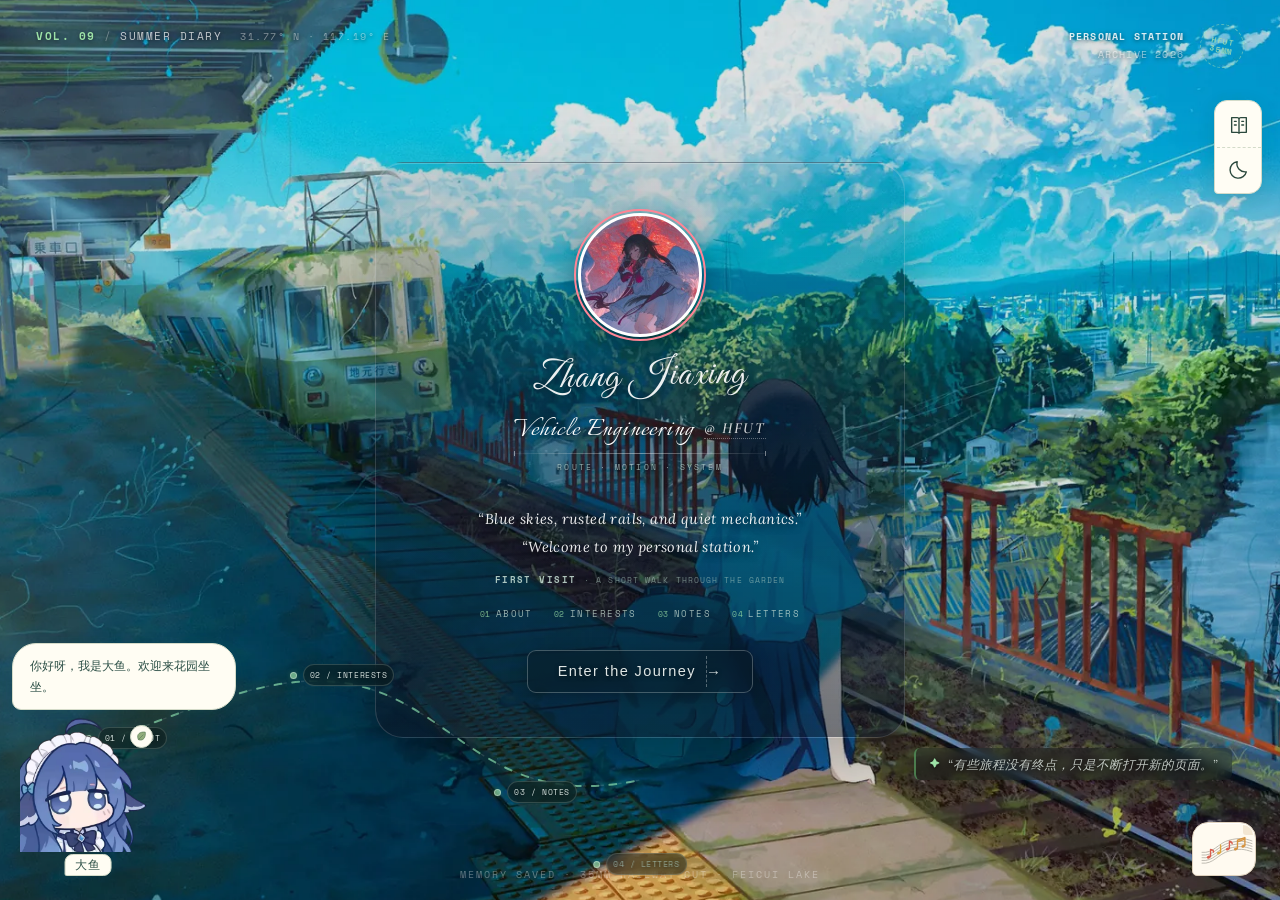
==== commit 9c710387: "Restore original site media and public page content" ====
--- a/index.html
+++ b/index.html
@@ -18,33 +18,33 @@
 	})();
 	</script>
 	<script src="js/station-loading.js?v=20261104-slim01" defer></script>
-	<title>Your Name · Personal Station</title>
-	<link rel="icon" href="img/demo.svg" sizes="16x16 32x32 48x48">
-	<link rel="icon" type="image/svg+xml" href="img/demo.svg" sizes="any">
-	<link rel="apple-touch-icon" href="img/demo.svg" sizes="180x180">
-	<meta name="description" content="站主的个人站台：认识我，沿着兴趣档案、照片收藏、电脑手记与墙上来信慢慢探索。">
+	<title>Zhang Jiaxing · Personal Station</title>
+	<link rel="icon" href="favicon.ico?v=20261026-jx02" sizes="16x16 32x32 48x48">
+	<link rel="icon" type="image/svg+xml" href="img/favicon.svg?v=20261026-jx02" sizes="any">
+	<link rel="apple-touch-icon" href="img/apple-touch-icon.png?v=20261026-jx02" sizes="180x180">
+	<meta name="description" content="张佳兴的个人站台：认识我，沿着兴趣档案、照片收藏、电脑手记与墙上来信慢慢探索。">
 	<!-- 引入优雅字体：Great Vibes(手写签名) + Lora/Noto Serif(诗意衬线) + Space Mono(车票等宽字体) -->
 	<link rel="preconnect" href="https://fonts.googleapis.com">
 	<link rel="preconnect" href="https://fonts.gstatic.com" crossorigin>
 	<link href="https://fonts.googleapis.com/css2?family=Cormorant+Garamond:ital,wght@1,500;1,600;1,700&family=Great+Vibes&family=Italianno&family=Lora:ital,wght@0,400;0,500;1,400;1,500&family=Space+Mono:ital,wght@0,400;0,700;1,400&display=swap" rel="stylesheet" media="print" onload="this.media='all'">
 	<noscript><link href="https://fonts.googleapis.com/css2?family=Great+Vibes&family=Italianno&family=Lora:ital,wght@0,400;1,400&display=swap" rel="stylesheet"></noscript>
-	<link rel="preload" as="image" href="img/demo.svg" fetchpriority="high">
+	<link rel="preload" as="image" href="img/index_bg.webp" fetchpriority="high">
 	<link rel="stylesheet" href="css/base.css?v=20261026-loading01" />
-	<link rel="stylesheet" href="css/index.css?v=20261026-webp01" />
+	<link rel="stylesheet" href="css/index.css?v=20261109-restore01" />
 	<link rel="stylesheet" href="css/site-audio.css?v=20261101-score01" />
 	<script>
 	try { var j = JSON.parse(localStorage.getItem("jxgarden-journey-v1") || "null"); if (j && j.version === 1 && j.reading) { var r = document.documentElement; if (["paper","night"].indexOf(j.reading.mode) !== -1) r.dataset.gardenReading = j.reading.mode; if ([16,18,20].indexOf(j.reading.size) !== -1) r.style.setProperty("--journey-reading-size", j.reading.size + "px"); r.style.setProperty("--journey-reading-line", j.reading.space === "loose" ? "2.15" : "1.85"); } } catch (e) {}
 	setTimeout(function () { if (!window.JXGardenJourney) delete document.documentElement.dataset.gardenReading; }, 4500);
 	</script>
 	<link rel="stylesheet" href="css/garden-journey.css?v=20261101-stardust02">
-	<script src="js/garden-journey.js?v=20261027-journey01" defer></script>
+	<script src="js/garden-journey.js?v=20261109-restore01" defer></script>
 	<link rel="stylesheet" href="css/garden-companion.css?v=20261101-stardust02">
-	<script src="js/garden-companion.js?v=20261105-memory01" defer></script>
-<script src="js/site-config.js" defer></script>
+	<script src="js/garden-companion.js?v=20261109-restore01" defer></script>
+	<script src="js/site-config.js?v=20261109-restore01" defer></script>
 </head>
-<body data-station-page="夏日花园" data-station-image="img/demo.svg">
+<body data-station-page="夏日花园" data-station-image="img/index_bg.webp">
 	<aside id="stationLoader" class="station-loader" data-step="1" aria-hidden="true" aria-labelledby="stationLoaderTitle">
-		<div class="arrival-corner" aria-hidden="true"><strong>My Garden</strong>PERSONAL STATION · 35MM</div>
+		<div class="arrival-corner" aria-hidden="true"><strong>JX Garden</strong>PERSONAL STATION · 35MM</div>
 		<section class="arrival-ticket">
 			<header class="arrival-ticket-head"><span class="arrival-ticket-code">JX / ARRIVAL TICKET</span><span>VOL. 09 · 2026</span></header>
 			<div class="arrival-ticket-main">
@@ -96,7 +96,7 @@
 			<span class="mark-vol">VOL. 09</span>
 			<span class="mark-dot">/</span>
 			<span class="mark-title">SUMMER DIARY</span>
-			<span class="mark-coord">00.00° N · 00.00° E</span>
+			<span class="mark-coord">31.77° N · 117.19° E</span>
 		</div>
 
 		<div class="archive-mark mark-top-right">
@@ -105,7 +105,7 @@
 				<span class="mark-year">ARCHIVE 2026</span>
 			</div>
 			<div class="archive-post-stamp">
-				<span>YOUR WORLD</span>
+				<span>HFUT</span>
 				<span>35MM</span>
 			</div>
 		</div>
@@ -116,7 +116,7 @@
 		</div>
 
 		<div class="archive-mark mark-bottom-center">
-			<span class="mark-meta-strip">MEMORY SAVED · 35MM RAILWAY CUT · SUMMER GARDEN</span>
+			<span class="mark-meta-strip">MEMORY SAVED · 35MM RAILWAY CUT · FEICUI LAKE</span>
 		</div>
 	</div>
 
@@ -152,18 +152,18 @@
 	<div id="bkground">
 		<main class="my-information">
 			<!-- 头像视窗 -->
-			<div class="avatar-wrapper" title="Your Name (Reea)">
+			<div class="avatar-wrapper" title="Zhang Jiaxing (Reea)">
 				<div class="avatar-box"></div>
 			</div>
 
 			<!-- 1. 签名艺术标题 -->
-			<h1 class="signature-title">Your Name</h1>
-
-			<!-- 2. 工程档案感专业铭牌 (Vehicle Engineering @ YOUR WORLD) -->
+			<h1 class="signature-title">Zhang Jiaxing</h1>
+
+			<!-- 2. 工程档案感专业铭牌 (Vehicle Engineering @ HFUT) -->
 			<div class="eng-spec-plate" id="engSpecPlate" aria-label="Professional Archive">
 				<div class="eng-main-row">
 					<span class="eng-title">Vehicle Engineering</span>
-					<span class="eng-affil">@ YOUR WORLD</span>
+					<span class="eng-affil">@ HFUT</span>
 				</div>
 				<div class="eng-rail-track" aria-hidden="true">
 					<span class="track-tick tick-left"></span>
@@ -212,6 +212,6 @@
 	<!-- 引入页面专属交互与音频合成引擎 -->
 	<script src="js/analytics.js?v=20261025-footprints01" defer></script>
 	<script src="js/portal.js?v=20261026-loading01" defer></script>
-	<script src="js/site-audio.js?v=20261101-score01" defer></script>
+	<script src="js/site-audio.js?v=20261109-restore01" defer></script>
 </body>
 </html>
--- a/css/index.css
+++ b/css/index.css
@@ -24,7 +24,7 @@
 	left: -5%;
 	width: 110%;
 	height: 110%;
-	background: url(../img/demo.svg) no-repeat center center;
+	background: url(../img/index_bg.webp) no-repeat center center;
 	background-size: cover;
 	z-index: 0;
 	animation: kenBurns 26s ease-in-out infinite alternate;
@@ -167,7 +167,7 @@
 	width: 100%;
 	height: 100%;
 	border-radius: 50%;
-	background: url(../img/demo.svg) no-repeat center center;
+	background: url(../img/avatar.webp) no-repeat center center;
 	background-size: cover;
 	border: 3.5px solid #ffffff;
 	box-shadow: 0 10px 30px rgba(0, 0, 0, 0.45);
